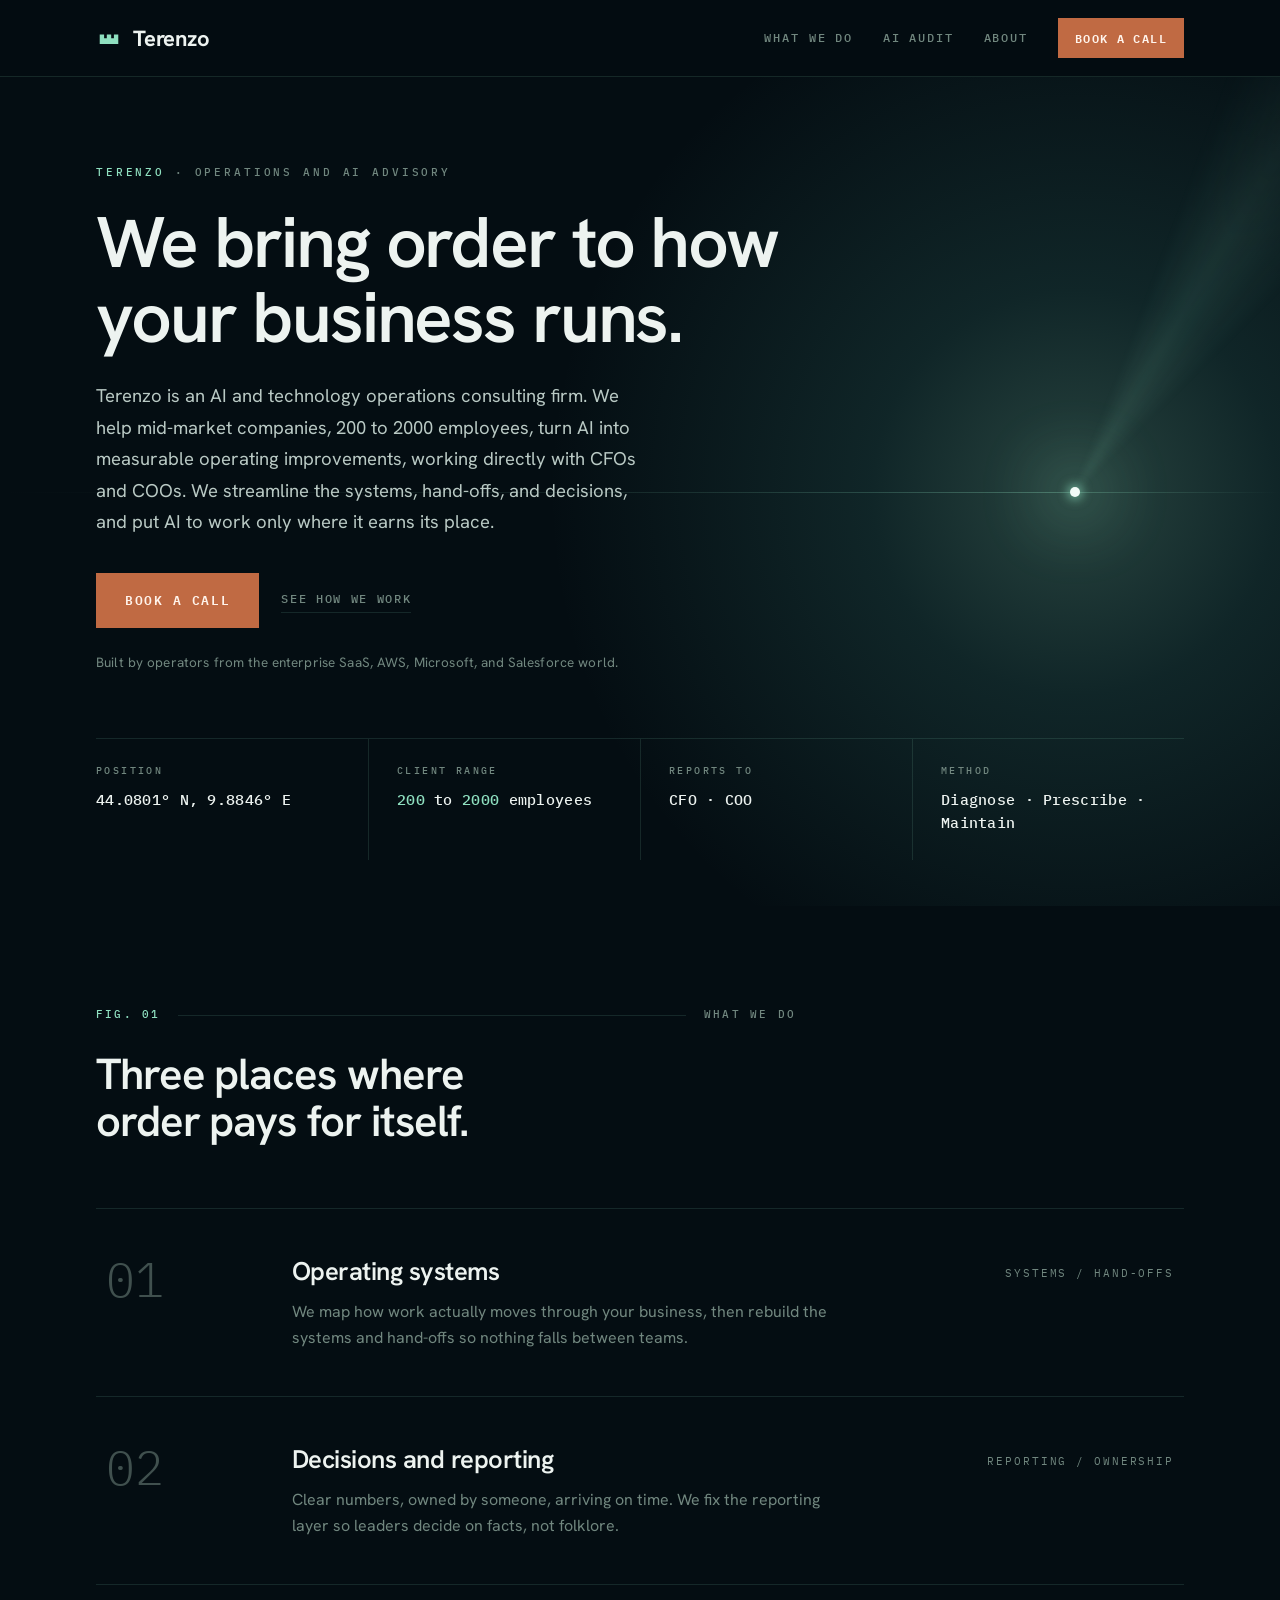
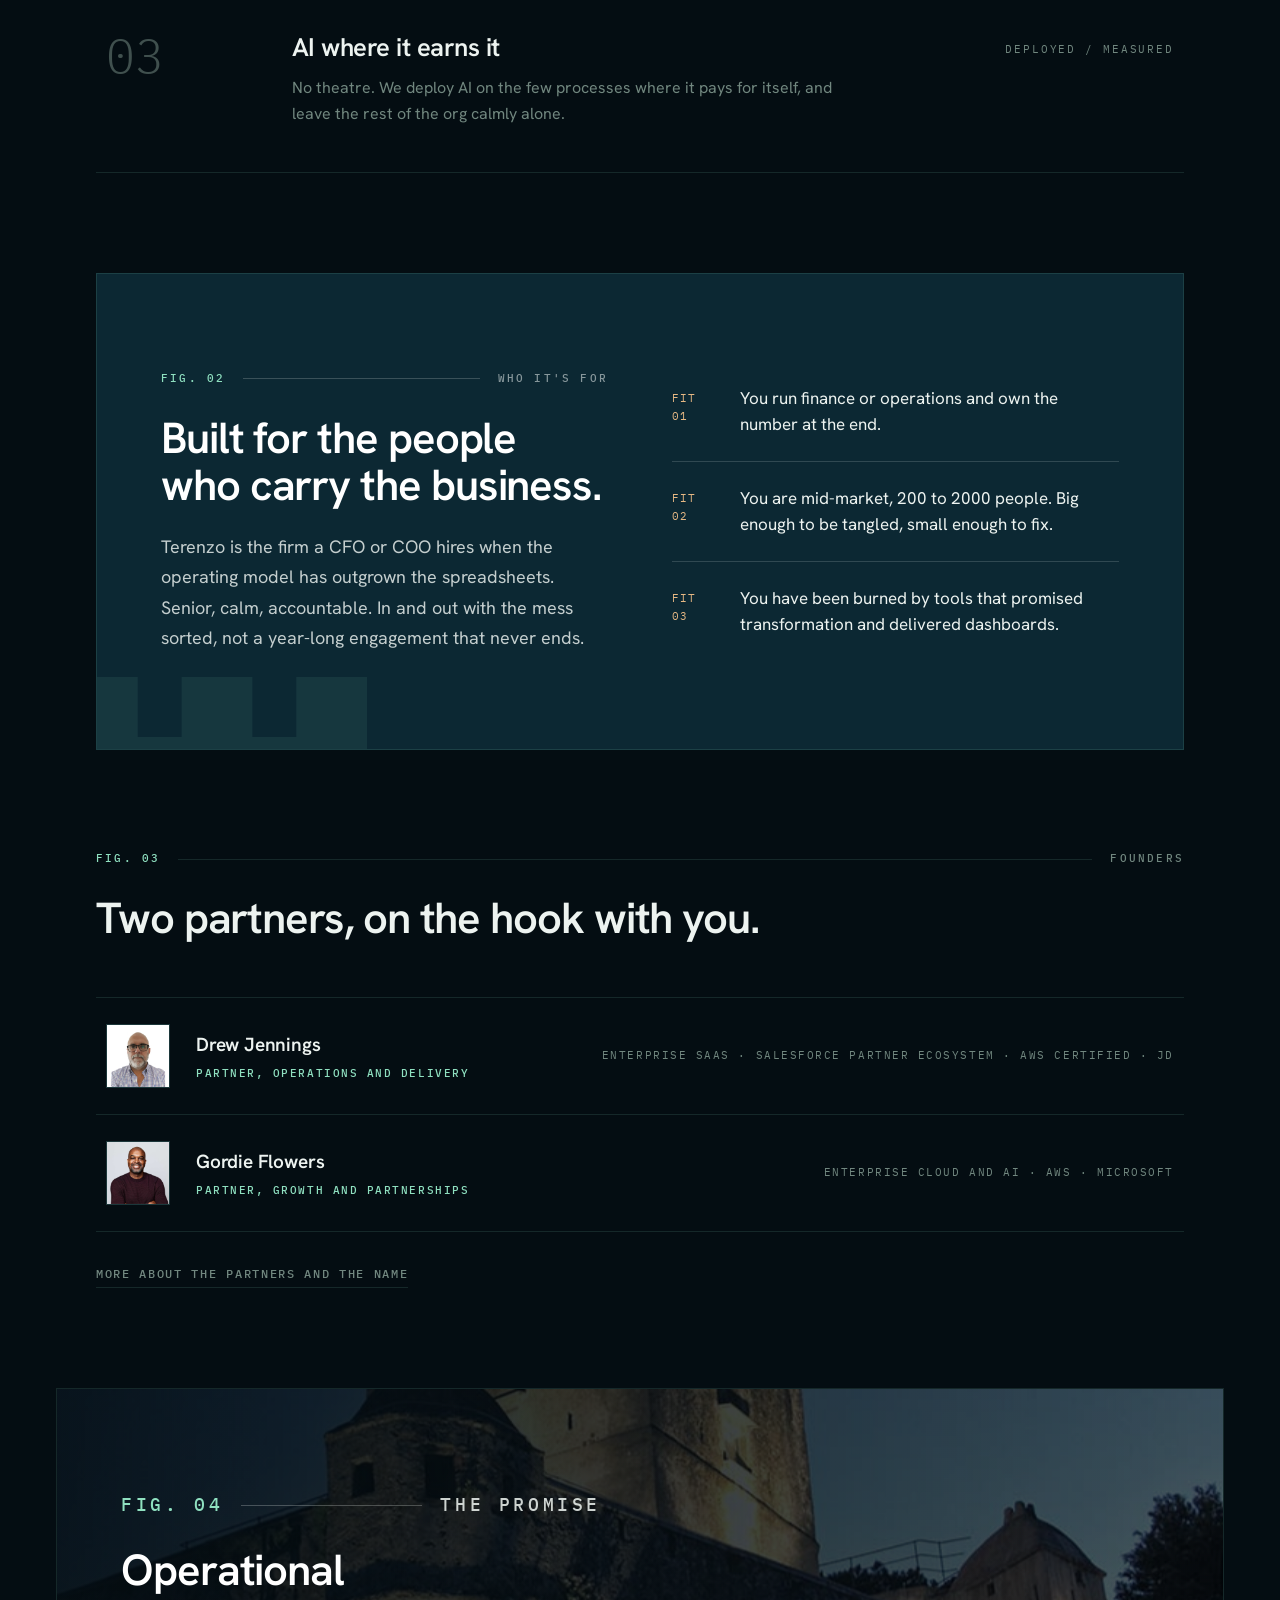
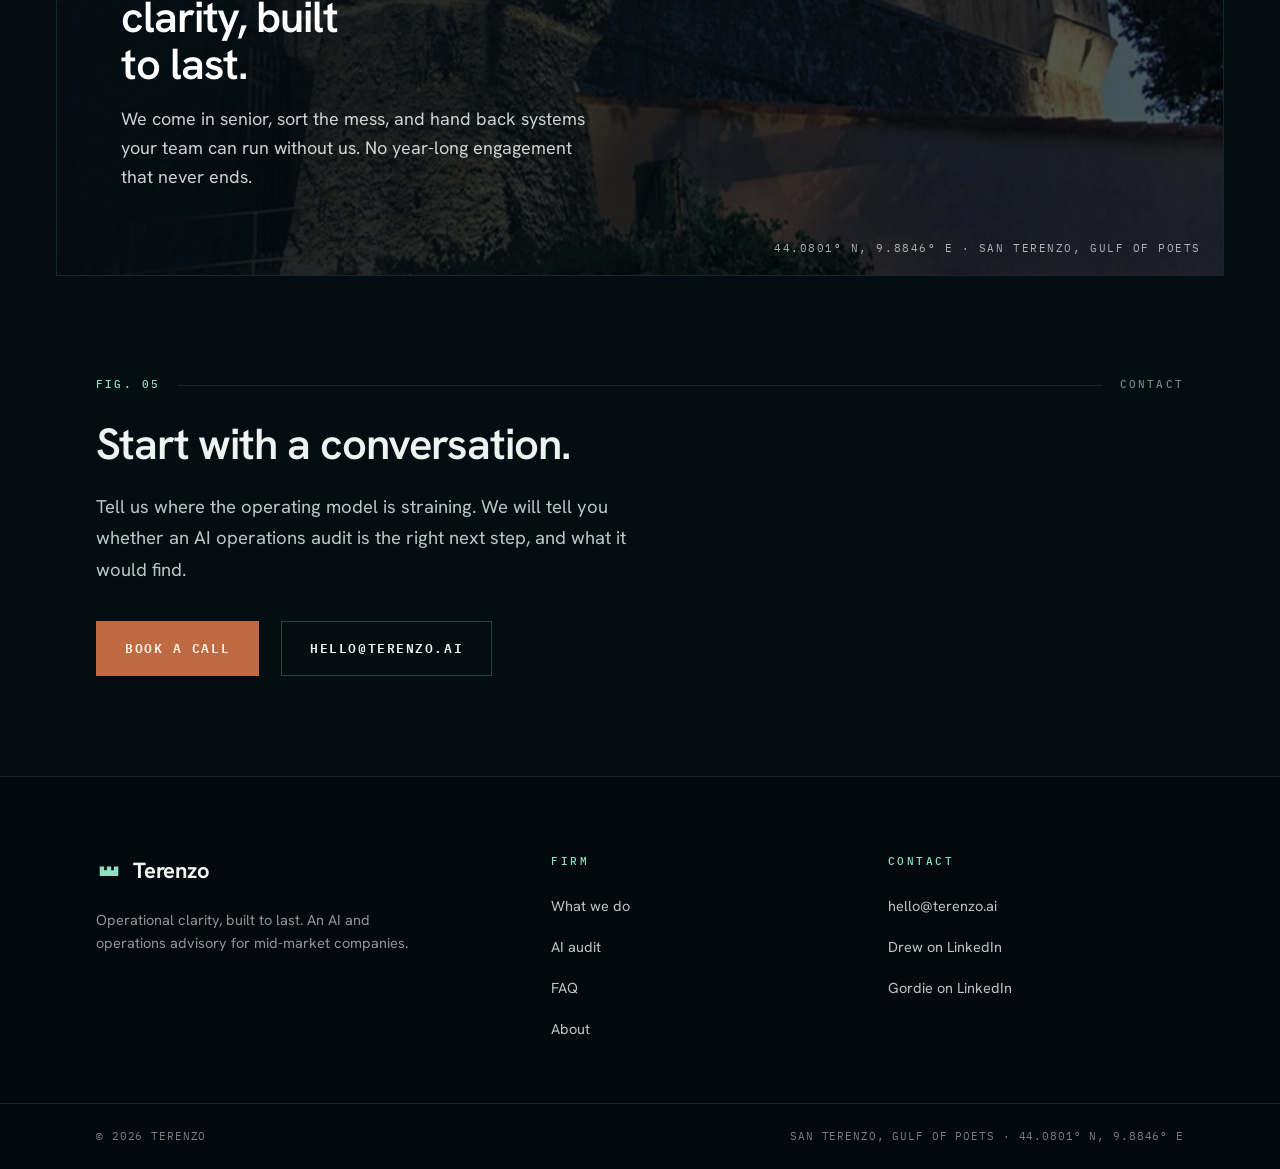
==== public/index.html @ d297cd52 "Hygiene pass: sitemap dates, faster fonts, branded 404 Bump sitemap lastmod to the redesign date. Lo" ====
<!DOCTYPE html>
<html lang="en">
<head>
<meta charset="UTF-8" />
<meta name="viewport" content="width=device-width, initial-scale=1" />
<title>Terenzo | AI and operations consulting for mid-market companies</title>
<meta name="description" content="Terenzo is an AI and technology operations consulting firm that helps mid-market companies (200 to 2000 employees) turn AI tools into measurable operating improvements, working directly with CFOs and COOs." />
<link rel="canonical" href="https://terenzo.ai/" />
<link rel="icon" type="image/svg+xml" href="assets/terenzo-mark.svg" />
<meta property="og:type" content="website" />
<meta property="og:title" content="Terenzo | AI and operations consulting for mid-market companies" />
<meta property="og:description" content="An AI and operations advisory for mid-market companies. We bring order to how your business runs." />
<meta property="og:url" content="https://terenzo.ai/" />
<meta property="og:image" content="https://terenzo.ai/assets/castello-san-terenzo-best.jpg" />
<link rel="preconnect" href="https://fonts.googleapis.com" />
<link rel="preconnect" href="https://fonts.gstatic.com" crossorigin />
<link rel="stylesheet" href="https://fonts.googleapis.com/css2?family=Hanken+Grotesk:wght@400;500;600;700&family=IBM+Plex+Mono:wght@400;500;600&display=swap" />
<link rel="stylesheet" href="styles.css" />
<script type="application/ld+json">
{
  "@context": "https://schema.org",
  "@type": "ProfessionalService",
  "name": "Terenzo",
  "url": "https://terenzo.ai",
  "description": "Terenzo is an AI and technology operations consulting firm that helps mid-market companies (200 to 2000 employees) turn AI tools into measurable operating improvements, working directly with CFOs and COOs.",
  "areaServed": { "@type": "Country", "name": "United States" },
  "founder": [
    { "@type": "Person", "name": "Drew Jennings", "sameAs": ["https://www.linkedin.com/in/drewje/"] },
    { "@type": "Person", "name": "Gordie Flowers", "sameAs": ["https://www.linkedin.com/in/gordieflowers/"] }
  ],
  "sameAs": ["https://www.linkedin.com/company/terenzo-ai/"],
  "serviceType": ["AI operations consulting", "AI audit", "Operations advisory"],
  "knowsAbout": ["AI operations", "operations consulting", "AI audit", "mid-market operations", "CFO", "COO"]
}
</script>
<script src="site.js" defer></script>
</head>
<body>

<header class="nav">
  <div class="wrap">
    <a class="brand" href="#top" aria-label="Terenzo home">
      <svg class="mark" viewBox="0 0 70 44" fill="currentColor" aria-hidden="true"><path d="M10 38 L10 12 L21.79 12 L21.79 22 L29.10 22 L29.10 12 L40.90 12 L40.90 22 L48.21 22 L48.21 12 L60 12 L60 38 Z"></path></svg>
      <span class="wordmark">Terenzo</span>
    </a>
    <nav>
      <a href="#what">What we do</a>
      <a href="ai-audit.html">AI audit</a>
      <a href="about.html">About</a>
      <a class="btn btn-primary btn-sm" href="#contact">Book a call</a>
    </nav>
  </div>
  <span class="nav-progress" aria-hidden="true"></span>
</header>

<main>
  <!-- Hero: one light in the dark -->
  <section id="top" class="hero">
    <div class="beacon" aria-hidden="true">
      <div class="horizon"></div>
      <div class="lamp">
        <div class="glow"></div>
        <div class="sweep"></div>
        <div class="core"></div>
      </div>
    </div>
    <div class="content wrap">
      <p class="kicker reveal"><b>Terenzo</b> &middot; Operations and AI advisory</p>
      <h1 class="reveal d1">We bring order to how your business runs.</h1>
      <p class="lead reveal d2">Terenzo is an AI and technology operations consulting firm. We help
        mid-market companies, 200 to 2000 employees, turn AI into measurable operating
        improvements, working directly with CFOs and COOs. We streamline the systems,
        hand-offs, and decisions, and put AI to work only where it earns its place.</p>
      <div class="actions reveal d3">
        <a class="btn btn-primary" href="#contact">Book a call</a>
        <a class="link-quiet" href="#what">See how we work</a>
      </div>
      <p class="cred reveal d3">Built by operators from the enterprise SaaS, AWS, Microsoft, and Salesforce world.</p>
      <div class="readout reveal d3" role="presentation">
        <div><span class="k">Position</span><span class="v">44.0801&deg; N, 9.8846&deg; E</span></div>
        <div><span class="k">Client range</span><span class="v"><span class="count">200</span> to <span class="count">2000</span> employees</span></div>
        <div><span class="k">Reports to</span><span class="v">CFO &middot; COO</span></div>
        <div><span class="k">Method</span><span class="v">Diagnose &middot; Prescribe &middot; Maintain</span></div>
      </div>
    </div>
  </section>

  <!-- What we do: the ledger -->
  <section id="what">
    <div class="wrap">
      <div class="section-head">
        <p class="station reveal"><span class="no">Fig. 01</span><span class="rule"></span>What we do</p>
        <h2 class="reveal d1">Three places where order pays for itself.</h2>
      </div>
      <ol class="ledger">
        <li class="reveal">
          <span class="ix" aria-hidden="true">01</span>
          <div>
            <h3>Operating systems</h3>
            <p>We map how work actually moves through your business, then rebuild the systems
              and hand-offs so nothing falls between teams.</p>
          </div>
          <span class="coord tag" aria-hidden="true">Systems / Hand-offs</span>
        </li>
        <li class="reveal d1">
          <span class="ix" aria-hidden="true">02</span>
          <div>
            <h3>Decisions and reporting</h3>
            <p>Clear numbers, owned by someone, arriving on time. We fix the reporting layer so
              leaders decide on facts, not folklore.</p>
          </div>
          <span class="coord tag" aria-hidden="true">Reporting / Ownership</span>
        </li>
        <li class="reveal d2">
          <span class="ix" aria-hidden="true">03</span>
          <div>
            <h3>AI where it earns it</h3>
            <p>No theatre. We deploy AI on the few processes where it pays for itself, and leave
              the rest of the org calmly alone.</p>
          </div>
          <span class="coord tag" aria-hidden="true">Deployed / Measured</span>
        </li>
      </ol>
    </div>
  </section>

  <!-- Who it's for: the chart panel -->
  <section id="who" class="panel-dark">
    <div class="wrap">
      <div class="inner reveal">
        <svg class="watermark" viewBox="0 0 70 44" fill="currentColor" aria-hidden="true"><path d="M10 38 L10 12 L21.79 12 L21.79 22 L29.10 22 L29.10 12 L40.90 12 L40.90 22 L48.21 22 L48.21 12 L60 12 L60 38 Z"></path></svg>
        <div>
          <p class="station"><span class="no">Fig. 02</span><span class="rule"></span>Who it's for</p>
          <h2>Built for the people who carry the business.</h2>
          <p class="lead">Terenzo is the firm a CFO or COO hires when the operating model has
            outgrown the spreadsheets. Senior, calm, accountable. In and out with the mess
            sorted, not a year-long engagement that never ends.</p>
        </div>
        <ul class="fits">
          <li><span class="n">FIT 01</span><span class="t">You run finance or operations and own the number at the end.</span></li>
          <li><span class="n">FIT 02</span><span class="t">You are mid-market, 200 to 2000 people. Big enough to be tangled, small enough to fix.</span></li>
          <li><span class="n">FIT 03</span><span class="t">You have been burned by tools that promised transformation and delivered dashboards.</span></li>
        </ul>
      </div>
    </div>
  </section>

  <!-- Founders: compressed roster; full bios live on the About page -->
  <section id="founders">
    <div class="wrap">
      <p class="station reveal"><span class="no">Fig. 03</span><span class="rule"></span>Founders</p>
      <h2 class="reveal d1">Two partners, on the hook with you.</h2>
      <ul class="founders">
        <li class="reveal">
          <img class="avatar" src="assets/drew-jennings.jpg" width="64" height="64" alt="Drew Jennings" />
          <div>
            <p class="name">Drew Jennings</p>
            <p class="role">Partner, operations and delivery</p>
          </div>
          <p class="coord creds">Enterprise SaaS &middot; Salesforce partner ecosystem &middot; AWS certified &middot; JD</p>
        </li>
        <li class="reveal d1">
          <img class="avatar" src="assets/gordie-flowers.jpg" width="64" height="64" alt="Gordie Flowers" />
          <div>
            <p class="name">Gordie Flowers</p>
            <p class="role">Partner, growth and partnerships</p>
          </div>
          <p class="coord creds">Enterprise cloud and AI &middot; AWS &middot; Microsoft</p>
        </li>
      </ul>
      <a class="link-quiet founders-more reveal d2" href="about.html">More about the partners and the name</a>
    </div>
  </section>

  <!-- Photo band: the promise over the San Terenzo castello -->
  <section class="photo-band reveal">
    <img src="assets/castello-san-terenzo-best.jpg" data-parallax alt="The San Terenzo castello at dusk on the Ligurian coast" />
    <div class="overlay" aria-hidden="true"></div>
    <div class="content">
      <p class="station"><span class="no">Fig. 04</span><span class="rule"></span>The promise</p>
      <h2>Operational clarity, built to last.</h2>
      <p>We come in senior, sort the mess, and hand back systems your team can run without
        us. No year-long engagement that never ends.</p>
    </div>
    <p class="coord caption" aria-hidden="true">44.0801&deg; N, 9.8846&deg; E &middot; San Terenzo, Gulf of Poets</p>
  </section>

  <!-- Contact -->
  <section id="contact">
    <div class="wrap">
      <div class="contact-inner">
        <p class="station reveal"><span class="no">Fig. 05</span><span class="rule"></span>Contact</p>
        <h2 class="reveal d1">Start with a conversation.</h2>
        <p class="lead reveal d2">Tell us where the operating model is straining. We will tell you whether
          an AI operations audit is the right next step, and what it would find.</p>
        <div class="actions reveal d3">
          <a class="btn btn-primary" href="mailto:hello@terenzo.ai">Book a call</a>
          <a class="btn btn-secondary" href="mailto:hello@terenzo.ai">hello@terenzo.ai</a>
        </div>
      </div>
    </div>
  </section>
</main>

<footer class="foot">
  <div class="wrap top">
    <div>
      <a class="brand" href="#top" aria-label="Terenzo home" style="color:var(--paper-100)">
        <svg class="mark" viewBox="0 0 70 44" fill="currentColor" aria-hidden="true" style="color:var(--brand-accent)"><path d="M10 38 L10 12 L21.79 12 L21.79 22 L29.10 22 L29.10 12 L40.90 12 L40.90 22 L48.21 22 L48.21 12 L60 12 L60 38 Z"></path></svg>
        <span class="wordmark">Terenzo</span>
      </a>
      <p class="blurb">Operational clarity, built to last. An AI and operations advisory for
        mid-market companies.</p>
    </div>
    <div>
      <h4>Firm</h4>
      <ul>
        <li><a href="#what">What we do</a></li>
        <li><a href="ai-audit.html">AI audit</a></li>
        <li><a href="faq.html">FAQ</a></li>
        <li><a href="about.html">About</a></li>
      </ul>
    </div>
    <div>
      <h4>Contact</h4>
      <ul>
        <li><a href="mailto:hello@terenzo.ai">hello@terenzo.ai</a></li>
        <li><a href="https://www.linkedin.com/in/drewje/" target="_blank" rel="noopener">Drew on LinkedIn</a></li>
        <li><a href="https://www.linkedin.com/in/gordieflowers/" target="_blank" rel="noopener">Gordie on LinkedIn</a></li>
      </ul>
    </div>
  </div>
  <div class="legal">
    <div class="wrap">
      <span>&copy; 2026 Terenzo</span>
      <span>San Terenzo, Gulf of Poets &middot; 44.0801&deg; N, 9.8846&deg; E</span>
    </div>
  </div>
</footer>

</body>
</html>
---- public/styles.css ----
/* Terenzo site styles: "Harbor Light".
   One light in the dark: a soft harbor beacon on a hairline horizon, monospace
   instrument annotations, quiet hairline structure, terracotta as the single warm
   accent. Single theme: the harbor at night.
   Tokens mirrored from brand/design-system so the deployed site is self-contained. */
/* Fonts load via <link> tags in each page head (faster than @import: no CSS chain). */

/* ---------- Tokens ---------- */
:root {
  --teal-900:#083B51; --teal-700:#0B4F6C; --sea-500:#4EA699; --glass-300:#8FE0C0;
  --ink-900:#101D22; --stone-500:#9DB7B0; --stone-700:#5F736E;
  --terracotta-600:#A1542F; --terracotta-500:#C06A43; --ochre-300:#E6B884;
  --paper-100:#F4F6F1; --paper-200:#EBEEE7; --white:#FFFFFF; --surface-warm:#F6E7D9;

  --brand-primary:var(--teal-700); --brand-primary-deep:var(--teal-900);
  --brand-secondary:var(--sea-500); --brand-accent:var(--glass-300);
  --text-strong:#EDF3F0; --text-body:#B9C9C4; --text-muted:#71877F;
  --text-on-dark:#EDF3F0;
  --surface-page:#040D12; --surface-sunken:#0A1E27; --surface-card:#0D2530;
  --surface-warm:#22150D; --surface-inverse:#0C2833;
  --border-subtle:rgba(143,224,192,0.13); --border-strong:rgba(143,224,192,0.26);
  --link:var(--glass-300);
  --nav-bg:rgba(4,13,18,0.88);
  color-scheme:dark;

  /* Instrument layer */
  --ann:#71877F;                    /* annotation ink: mono labels, captions */
  --ann-accent:var(--glass-300);    /* annotation accent: indices, readout values */
  --warm:var(--terracotta-500);     /* the one warm accent (CTA, pricing, origin) */
  --warm-hover:var(--terracotta-600);
  --beacon-a:rgba(143,224,192,0.26); --beacon-b:rgba(78,166,153,0.16);
  --horizon:rgba(143,224,192,0.30);
  --beam:rgba(143,224,192,0.10);
  --core-fill:#F2FBF7;
  --core-halo:rgba(143,224,192,0.55); --core-halo-wide:rgba(143,224,192,0.20);

  --font-sans:"Hanken Grotesk",ui-sans-serif,system-ui,-apple-system,"Segoe UI",sans-serif;
  --font-mono:"IBM Plex Mono",ui-monospace,"SFMono-Regular",Menlo,Consolas,monospace;
  --container:1200px; --gutter:56px;
}

/* ---------- Base ---------- */
* { box-sizing:border-box; }
html { scroll-behavior:smooth; }
body {
  margin:0; background:var(--surface-page); color:var(--text-body);
  font-family:var(--font-sans); font-size:17px; line-height:1.6;
  -webkit-font-smoothing:antialiased;
}
::selection { background:var(--glass-300); color:var(--ink-900); }
:focus-visible { outline:2px solid var(--ann-accent); outline-offset:3px; }

.wrap { max-width:var(--container); margin:0 auto; padding-left:var(--gutter); padding-right:var(--gutter); }

/* ---------- Type ---------- */
h1,h2,h3 { font-family:var(--font-sans); font-weight:600; color:var(--text-strong); margin:0; }
h1 { font-size:clamp(2.9rem,5.6vw,5rem); line-height:1.04; letter-spacing:-0.03em; text-wrap:balance; }
h2 { font-size:clamp(1.9rem,3.4vw,2.8rem); line-height:1.08; letter-spacing:-0.025em; text-wrap:balance; }
h3 { font-size:1.3rem; line-height:1.25; letter-spacing:-0.015em; }
p { margin:0; }
a { color:var(--link); text-underline-offset:2px; }
.hl { color:var(--glass-300); }
.mono { font-family:var(--font-mono); }
.lead { font-size:18.5px; line-height:1.7; color:var(--text-body); }

/* ---------- Annotation layer ---------- */
/* Station line: `FIG. 01 ——————— WHAT WE DO`. The rule draws in on reveal. */
.station { display:flex; align-items:center; gap:18px;
  font-family:var(--font-mono); font-size:11px; font-weight:500;
  letter-spacing:0.2em; text-transform:uppercase; color:var(--ann); }
.station .no { color:var(--ann-accent); }
.station .rule { flex:1; height:1px; background:var(--border-subtle); transform-origin:left center; }
.station + h1, .station + h2, .station + h3 { margin-top:26px; }

.coord { font-family:var(--font-mono); font-size:11px; letter-spacing:0.14em;
  text-transform:uppercase; color:var(--ann); }

/* ---------- Buttons ---------- */
.btn { display:inline-block; font-family:var(--font-mono); font-size:13px; font-weight:600;
  letter-spacing:0.12em; text-transform:uppercase; text-decoration:none;
  padding:16px 28px; border:1px solid transparent;
  transition:background 160ms ease,color 160ms ease,border-color 160ms ease; cursor:pointer; }
.btn-primary { background:var(--warm); color:#FFF4EC; }
.btn-primary:hover { background:var(--warm-hover); color:#FFF4EC; }
.btn-secondary { background:transparent; color:var(--text-strong); border-color:var(--border-strong); }
.btn-secondary:hover { border-color:var(--ann-accent); color:var(--ann-accent); }
.btn-sm { padding:10px 16px; font-size:11.5px; }

/* ---------- Nav ---------- */
.nav { position:sticky; top:0; z-index:20; background:var(--nav-bg);
  backdrop-filter:blur(8px); -webkit-backdrop-filter:blur(8px);
  border-bottom:1px solid var(--border-subtle); }
.nav .wrap { display:flex; align-items:center; justify-content:space-between; padding-top:18px; padding-bottom:18px; }
.brand { display:inline-flex; align-items:center; gap:11px; text-decoration:none; color:var(--text-strong); }
.brand .mark { width:26px; height:auto; color:var(--glass-300); }
.brand .wordmark { font-weight:700; font-size:22px; letter-spacing:-0.01em; }
.nav nav { display:flex; align-items:center; gap:30px; }
.nav nav a:not(.btn) { font-family:var(--font-mono); font-size:11.5px; font-weight:500;
  letter-spacing:0.16em; text-transform:uppercase; color:var(--text-muted); text-decoration:none; }
.nav nav a:not(.btn):hover { color:var(--text-strong); }
/* Instrument line: 2px scroll-progress rule along the bottom edge of the nav. */
.nav-progress { position:absolute; left:0; bottom:-1px; height:2px; width:100%;
  background:var(--ann-accent); transform:scaleX(0); transform-origin:left center; }

/* ---------- Motion system ----------
   JS stamps .js on <html>. Without JS everything is fully visible; with JS and motion
   allowed, .reveal elements hide until the observer stamps .in. */
@media (prefers-reduced-motion: no-preference) {
  .js .reveal { opacity:0; transform:translateY(18px);
    transition:opacity 800ms cubic-bezier(0.22,1,0.36,1),transform 800ms cubic-bezier(0.22,1,0.36,1); }
  .js .reveal.in { opacity:1; transform:none; }
  .js .reveal.d1 { transition-delay:100ms; } .js .reveal.d2 { transition-delay:200ms; }
  .js .reveal.d3 { transition-delay:300ms; }
  .js .station .rule { transform:scaleX(0); transition:transform 1000ms cubic-bezier(0.22,1,0.36,1) 150ms; }
  .js .station.reveal.in .rule, .js .reveal.in .station .rule { transform:scaleX(1); }

  .beacon .glow { animation:breathe 9s ease-in-out infinite; }
  .beacon .sweep { animation:sweep 14s linear infinite; }
}
@keyframes breathe { 0%,100% { opacity:0.85; } 50% { opacity:1; } }
@keyframes sweep { from { transform:rotate(0deg); } to { transform:rotate(360deg); } }

/* ---------- Sections ---------- */
section { padding-top:100px; padding-bottom:100px; }
.section-head { max-width:700px; }

/* ---------- Hero: one light in the dark ---------- */
.hero { position:relative; min-height:calc(100vh - 71px); display:flex; flex-direction:column;
  justify-content:center; overflow:hidden; padding-top:0; padding-bottom:0; }
/* The harbor beacon. Everything (glow, rotating beams, lamp core) hangs off one
   zero-size anchor, .lamp, so all layers share an exact center and the sweep
   rotates around the bright point. Present in both themes: white lamp at night,
   dark harbor marker with a sea-glass glint by day. */
.beacon { position:absolute; inset:0; pointer-events:none; }
.beacon .lamp { position:absolute; right:16%; top:50%; width:0; height:0; }
.beacon .glow { position:absolute; width:1200px; height:1200px; left:-600px; top:-600px;
  border-radius:50%;
  background:radial-gradient(circle at center,
    var(--beacon-a) 0%, var(--beacon-b) 24%, transparent 62%); }
/* One beam, crisp direction, fading with distance from the lamp. */
.beacon .sweep { position:absolute; width:1400px; height:1400px; left:-700px; top:-700px;
  border-radius:50%; filter:blur(3px);
  background:conic-gradient(from 20deg,
    transparent 0deg, var(--beam) 11deg, transparent 26deg, transparent 360deg);
  -webkit-mask-image:radial-gradient(circle, rgba(0,0,0,1) 0%, rgba(0,0,0,0.9) 30%, transparent 72%);
  mask-image:radial-gradient(circle, rgba(0,0,0,1) 0%, rgba(0,0,0,0.9) 30%, transparent 72%); }
.beacon .core { position:absolute; width:10px; height:10px; left:-5px; top:-5px;
  border-radius:50%; background:var(--core-fill);
  box-shadow:0 0 10px 3px var(--core-halo), 0 0 70px 26px var(--core-halo-wide); }
.beacon .horizon { position:absolute; left:0; right:0; top:50%; height:1px;
  background:linear-gradient(90deg, transparent 0%, var(--border-subtle) 55%, var(--horizon) 82%, transparent 100%); }

.hero .content { position:relative; z-index:1; width:100%; padding-top:56px; padding-bottom:16px; }
.kicker { font-family:var(--font-mono); font-size:11px; font-weight:500; letter-spacing:0.26em;
  text-transform:uppercase; color:var(--ann); }
.kicker b { color:var(--ann-accent); font-weight:500; }
.hero h1 { margin-top:24px; max-width:15em; }
.hero .lead { margin-top:26px; max-width:34rem; }
.hero .actions { display:flex; align-items:center; gap:22px; margin-top:36px; flex-wrap:wrap; }
.link-quiet { font-family:var(--font-mono); font-size:12px; font-weight:500; letter-spacing:0.14em;
  text-transform:uppercase; color:var(--text-muted); text-decoration:none;
  border-bottom:1px solid var(--border-subtle); padding-bottom:4px; }
.link-quiet:hover { color:var(--ann-accent); border-color:var(--ann-accent); }
.hero .cred { margin-top:24px; font-size:13.5px; color:var(--text-muted); letter-spacing:0.01em; }

/* ---------- Readout: the spec sheet ---------- */
.readout { position:relative; z-index:1; border-top:1px solid var(--border-subtle);
  display:grid; grid-template-columns:repeat(4,1fr); }
.hero .readout { margin-top:64px; }
.readout > div { padding:24px 28px 26px 0; }
.readout > div + div { padding-left:28px; border-left:1px solid var(--border-subtle); }
.readout .k { display:block; font-family:var(--font-mono); font-size:10px; font-weight:500;
  letter-spacing:0.24em; text-transform:uppercase; color:var(--ann); margin-bottom:9px; }
.readout .v { display:block; font-family:var(--font-mono); font-size:14.5px; font-weight:500;
  letter-spacing:0.02em; color:var(--text-strong); }
.readout .v .count, .readout .v em { font-style:normal; color:var(--ann-accent); }

/* ---------- Ledger (what we do) ---------- */
.ledger { list-style:none; padding:0; margin:64px 0 0; border-top:1px solid var(--border-subtle); }
.ledger li { position:relative; display:grid; grid-template-columns:150px 1fr 220px; gap:36px;
  align-items:start; padding:46px 10px; border-bottom:1px solid var(--border-subtle);
  transition:background 180ms ease; }
.ledger li:hover { background:var(--surface-sunken); }
.ledger .ix { font-family:var(--font-mono); font-size:3rem; font-weight:300; line-height:1;
  color:var(--ann); opacity:0.55; transition:color 180ms ease,opacity 180ms ease; }
.ledger li:hover .ix { color:var(--ann-accent); opacity:1; }
.ledger h3 { font-size:1.6rem; letter-spacing:-0.02em; }
.ledger p { margin-top:12px; max-width:34rem; font-size:16px; color:var(--text-muted); }
.ledger .tag { justify-self:end; text-align:right; padding-top:10px; letter-spacing:0.18em; font-size:10.5px; }

/* ---------- Marine panel (who it's for) ---------- */
.panel-dark { padding-top:0; padding-bottom:0; }
.panel-dark .inner { position:relative; overflow:hidden; display:grid; grid-template-columns:1fr 1fr;
  gap:64px; align-items:center; padding:88px 64px;
  background:var(--surface-inverse); border:1px solid var(--border-subtle);
  color:var(--text-on-dark); }
.panel-dark .watermark { position:absolute; bottom:-120px; left:-90px; width:420px; height:auto;
  color:rgba(143,224,192,0.08); pointer-events:none; }
.panel-dark .station { color:rgba(237,243,240,0.55); }
.panel-dark .station .no { color:var(--glass-300); }
.panel-dark .station .rule { background:rgba(237,243,240,0.2); }
.panel-dark h2 { color:#fff; }
.panel-dark .lead { margin-top:24px; max-width:28rem; font-size:18px; color:rgba(237,243,240,0.82); }
.fits { position:relative; list-style:none; margin:0; padding:0; }
.fits li { display:flex; gap:22px; padding:24px 0; border-top:1px solid rgba(237,243,240,0.16); }
.fits li:first-child { border-top:none; }
.fits .n { font-family:var(--font-mono); font-size:11px; color:var(--ochre-300); min-width:46px;
  padding-top:4px; letter-spacing:0.1em; }
.fits .t { font-size:17px; line-height:1.5; }

/* ---------- Founders roster (homepage): compressed rows, full bios on About ---------- */
.founders { list-style:none; margin:56px 0 0; padding:0; border-top:1px solid var(--border-subtle); }
.founders li { display:grid; grid-template-columns:64px 1fr auto; gap:26px; align-items:center;
  padding:26px 10px; border-bottom:1px solid var(--border-subtle); }
.founders .avatar { width:64px; height:64px; }
.founders .name { font-weight:600; font-size:19px; color:var(--text-strong); letter-spacing:-0.01em; }
.founders .role { font-family:var(--font-mono); font-weight:500; font-size:11px; letter-spacing:0.14em;
  text-transform:uppercase; color:var(--ann-accent); margin-top:5px; }
.founders .creds { justify-self:end; text-align:right; }
.founders-more { display:inline-block; margin-top:32px; }

/* ---------- Founders (About page cards) ---------- */
.people { display:grid; grid-template-columns:1fr 1fr; gap:24px; margin-top:56px; }
.person { background:var(--surface-card); border:1px solid var(--border-subtle);
  padding:34px; display:flex; gap:22px; align-items:flex-start; }
.avatar { width:76px; height:76px; background:var(--surface-sunken);
  border:1px solid var(--border-subtle); flex-shrink:0;
  object-fit:cover; object-position:top center; filter:saturate(0.94); }
.person .name { font-weight:600; font-size:20px; color:var(--text-strong); letter-spacing:-0.01em; }
.person .role { font-family:var(--font-mono); font-weight:500; font-size:11px; letter-spacing:0.14em;
  text-transform:uppercase; color:var(--ann-accent); margin:6px 0 14px; }
.person p { font-size:15.5px; color:var(--text-muted); }
.person .social { display:inline-block; margin-top:16px; font-family:var(--font-mono);
  font-size:12px; font-weight:500; letter-spacing:0.12em; text-transform:uppercase;
  color:var(--text-muted); text-decoration:none; border-bottom:1px solid var(--border-subtle); padding-bottom:3px; }
.person .social:hover { color:var(--ann-accent); border-color:var(--ann-accent); }

/* ---------- Photo band ---------- */
.photo-band { position:relative; min-height:440px; display:flex; align-items:center; overflow:hidden;
  width:calc(100% - 2 * var(--gutter)); max-width:var(--container);
  margin:0 auto; padding:0; border:1px solid var(--border-subtle); }
.photo-band img { position:absolute; inset:-12% 0; width:100%; height:124%; object-fit:cover;
  object-position:center 32%; filter:saturate(0.7) brightness(0.52); will-change:transform; }
.photo-band .overlay { position:absolute; inset:0;
  background:linear-gradient(90deg, rgba(4,13,18,0.88), rgba(4,13,18,0.30)); }
.photo-band .content { position:relative; color:#fff; padding:84px 64px; }
.photo-band .station { color:rgba(237,243,240,0.6); }
.photo-band .station .no { color:var(--glass-300); }
.photo-band .station .rule { background:rgba(237,243,240,0.25); }
.photo-band h2 { color:#fff; max-width:22rem; }
.photo-band .content p { margin-top:18px; max-width:30rem; font-size:18px; color:rgba(237,243,240,0.86); }
.photo-band .caption { position:absolute; right:22px; bottom:18px; color:rgba(237,243,240,0.7); }

/* ---------- Contact ---------- */
.contact-inner .lead { margin-top:24px; max-width:34rem; }
.contact-inner .actions { display:flex; gap:22px; margin-top:36px; flex-wrap:wrap; align-items:center; }

/* ---------- Page hero (subpages) ---------- */
.page-hero { padding-top:92px; padding-bottom:24px; }
.page-hero h1 { font-size:clamp(2.3rem,4.6vw,3.6rem); max-width:19em; }
.page-hero .lead { margin-top:26px; max-width:42rem; }
.page-hero .readout { margin-top:64px; }

/* Even vertical rhythm on stacked subpages. */
.even-stack > section { padding-top:48px; padding-bottom:48px; }
.even-stack > section:last-child { padding-bottom:100px; }
.even-stack > .page-hero { padding-top:92px; padding-bottom:48px; }

/* ---------- Feature panels (audit deliverables) ---------- */
.features { display:grid; grid-template-columns:repeat(auto-fit,minmax(15rem,1fr)); gap:24px; margin-top:56px; }
.feature { background:var(--surface-card); border:1px solid var(--border-subtle); padding:32px 30px; }
.feature .num { font-family:var(--font-mono); font-size:12px; color:var(--ann-accent); letter-spacing:0.1em; }
.feature h3 { margin:16px 0 8px; }
.feature p { font-size:15.5px; color:var(--text-muted); }

/* ---------- Survey line (audit process) ---------- */
.steps { list-style:none; counter-reset:step; margin:56px 0 0; padding:0;
  display:grid; gap:0; max-width:46rem; position:relative; }
.steps li { position:relative; padding:0 0 42px 66px; }
.steps li:last-child { padding-bottom:0; }
.steps li h3 { margin-bottom:8px; padding-top:6px; }
.steps li p { color:var(--text-muted); font-size:16px; max-width:38rem; }
.steps li::before { counter-increment:step; content:counter(step,decimal-leading-zero);
  position:absolute; left:0; top:0; font-family:var(--font-mono); font-size:12.5px; font-weight:500;
  color:var(--ann-accent); width:42px; height:42px; border:1px solid var(--border-strong);
  display:flex; align-items:center; justify-content:center; background:var(--surface-page); z-index:1; }
.steps li::after { content:""; position:absolute; left:21px; top:42px; bottom:0; width:1px;
  background:var(--border-subtle); }
.steps li:last-child::after { display:none; }

/* ---------- Warm callout (pricing): the terracotta moment ---------- */
.aside-warm { margin-top:0; background:var(--surface-warm); border:1px solid var(--border-strong);
  padding:38px 42px; max-width:48rem; }
.aside-warm .station, .aside-warm .station .no { color:var(--ochre-300); }
.aside-warm .station .rule { background:rgba(161,84,47,0.3); }
.aside-warm h3 { margin:18px 0 10px; color:var(--ochre-300); }
.aside-warm p { color:var(--text-body); font-size:16.5px; }

/* ---------- FAQ ---------- */
.faq { max-width:50rem; margin-top:56px; counter-reset:qa; border-top:1px solid var(--border-subtle); }
.faq .qa { display:grid; grid-template-columns:70px 1fr; gap:24px;
  padding:32px 0; border-bottom:1px solid var(--border-subtle); }
.faq .qa::before { counter-increment:qa; content:"Q." counter(qa,decimal-leading-zero);
  font-family:var(--font-mono); font-size:12px; color:var(--ann-accent);
  letter-spacing:0.08em; padding-top:6px; }
.faq .qa h3 { margin-bottom:8px; font-size:1.2rem; }
.faq .qa p { color:var(--text-muted); font-size:16.5px; }
.faq .qa p a { color:var(--link); font-weight:600; }
.faq .qa > div { min-width:0; }

/* ---------- Origin block (About) ---------- */
.origin { margin-top:64px; display:grid; grid-template-columns:320px 1fr;
  border:1px solid var(--border-subtle); overflow:hidden; }
.origin .photo { position:relative; }
.origin img { width:100%; height:100%; object-fit:cover; display:block; min-height:220px; filter:saturate(0.9); }
.origin .photo .caption { position:absolute; left:12px; bottom:10px; color:rgba(237,243,240,0.85); }
.origin .note { padding:38px 42px; background:var(--surface-warm); display:flex; flex-direction:column; justify-content:center; gap:12px; }
.origin .note .station, .origin .note .station .no { color:var(--ochre-300); }
.origin .note .station .rule { background:rgba(161,84,47,0.3); }
.origin .note p { font-size:16.5px; color:var(--text-body); max-width:38rem; }

/* ---------- Footer: the chart legend ---------- */
.foot { background:#020A0E; color:var(--text-on-dark); border-top:1px solid var(--border-subtle); }
.foot .top { display:grid; grid-template-columns:1.4fr 1fr 1fr; gap:40px; padding-top:76px; padding-bottom:60px; }
.foot .blurb { margin-top:20px; max-width:20rem; font-size:14.5px; line-height:1.6; color:rgba(237,243,240,0.6); }
.foot h4 { font-family:var(--font-mono); font-weight:500; font-size:10.5px; letter-spacing:0.24em;
  text-transform:uppercase; color:var(--glass-300); margin:0 0 22px; }
.foot ul { list-style:none; margin:0; padding:0; display:flex; flex-direction:column; gap:14px; }
.foot ul a, .foot ul span { font-size:14.5px; color:rgba(237,243,240,0.8); text-decoration:none; }
.foot ul a:hover { color:var(--white); }
.foot .legal { border-top:1px solid rgba(237,243,240,0.12); }
.foot .legal .wrap { display:flex; justify-content:space-between; padding-top:24px; padding-bottom:24px;
  font-family:var(--font-mono); font-size:11px; letter-spacing:0.08em; text-transform:uppercase;
  color:rgba(237,243,240,0.5); }
.updated { font-size:13px; color:var(--text-muted); }

/* ---------- Responsive ---------- */
@media (max-width:900px) {
  :root { --gutter:24px; }
  section { padding-top:64px; padding-bottom:64px; }
  .hero { min-height:0; }
  .hero .content { padding-top:72px; }
  .hero .readout { margin-top:64px; }
  .beacon .lamp { right:4%; transform:scale(0.6); }
  .readout { grid-template-columns:1fr 1fr; }
  .readout > div { padding:16px 16px 16px 0; }
  .readout > div + div { padding-left:0; border-left:none; }
  .readout > div:nth-child(even) { padding-left:16px; border-left:1px solid var(--border-subtle); }
  .readout > div:nth-child(n+3) { border-top:1px solid var(--border-subtle); }
  .ledger li { grid-template-columns:64px 1fr; gap:20px; padding:34px 4px; }
  .ledger .ix { font-size:1.7rem; }
  .ledger .tag { display:none; }
  .panel-dark .inner { grid-template-columns:1fr; padding:48px 28px; gap:40px; }
  .people, .foot .top { grid-template-columns:1fr; }
  .founders li { grid-template-columns:64px 1fr; }
  .founders .creds { grid-column:2; justify-self:start; text-align:left; }
  .photo-band .content { padding:56px 28px; }
  .origin { grid-template-columns:1fr; }
  .origin .note { padding:28px 24px; }
  .faq .qa { grid-template-columns:1fr; gap:8px; }
  .nav nav { gap:18px; }
}
@media (max-width:560px) {
  .nav .wrap { flex-direction:column; align-items:flex-start; gap:10px; }
  .nav nav { flex-wrap:wrap; }
  .foot .legal .wrap { flex-direction:column; gap:8px; }
  .aside-warm { padding:28px 22px; }
  .steps li { padding-left:58px; }
  .hero .readout { grid-template-columns:1fr; }
  .hero .readout > div { border-left:none; padding-left:0; }
}

/* Legacy eyebrow (kept for any straggler) */
.eyebrow { font-weight:600; font-size:12px; letter-spacing:0.22em; text-transform:uppercase; color:var(--brand-secondary); }
.eyebrow + h1, .eyebrow + h2, .eyebrow + h3 { margin-top:16px; }
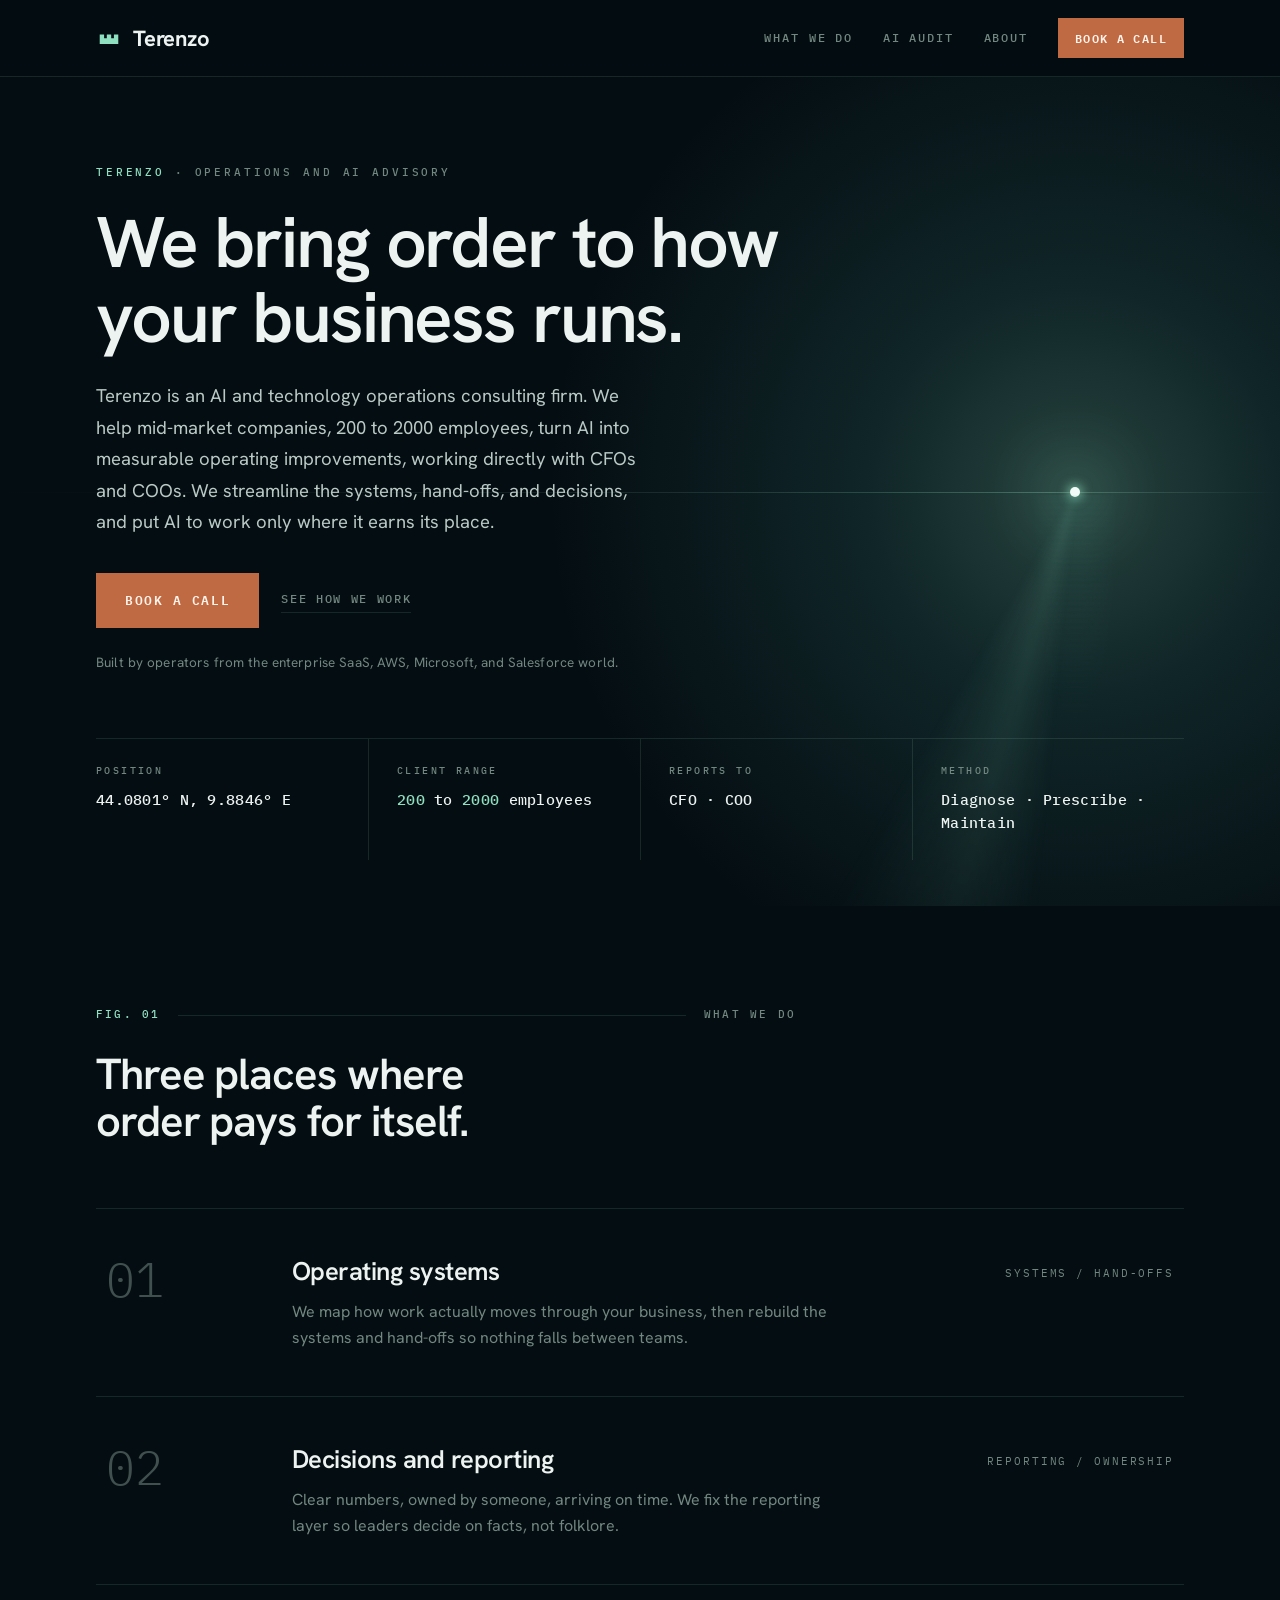
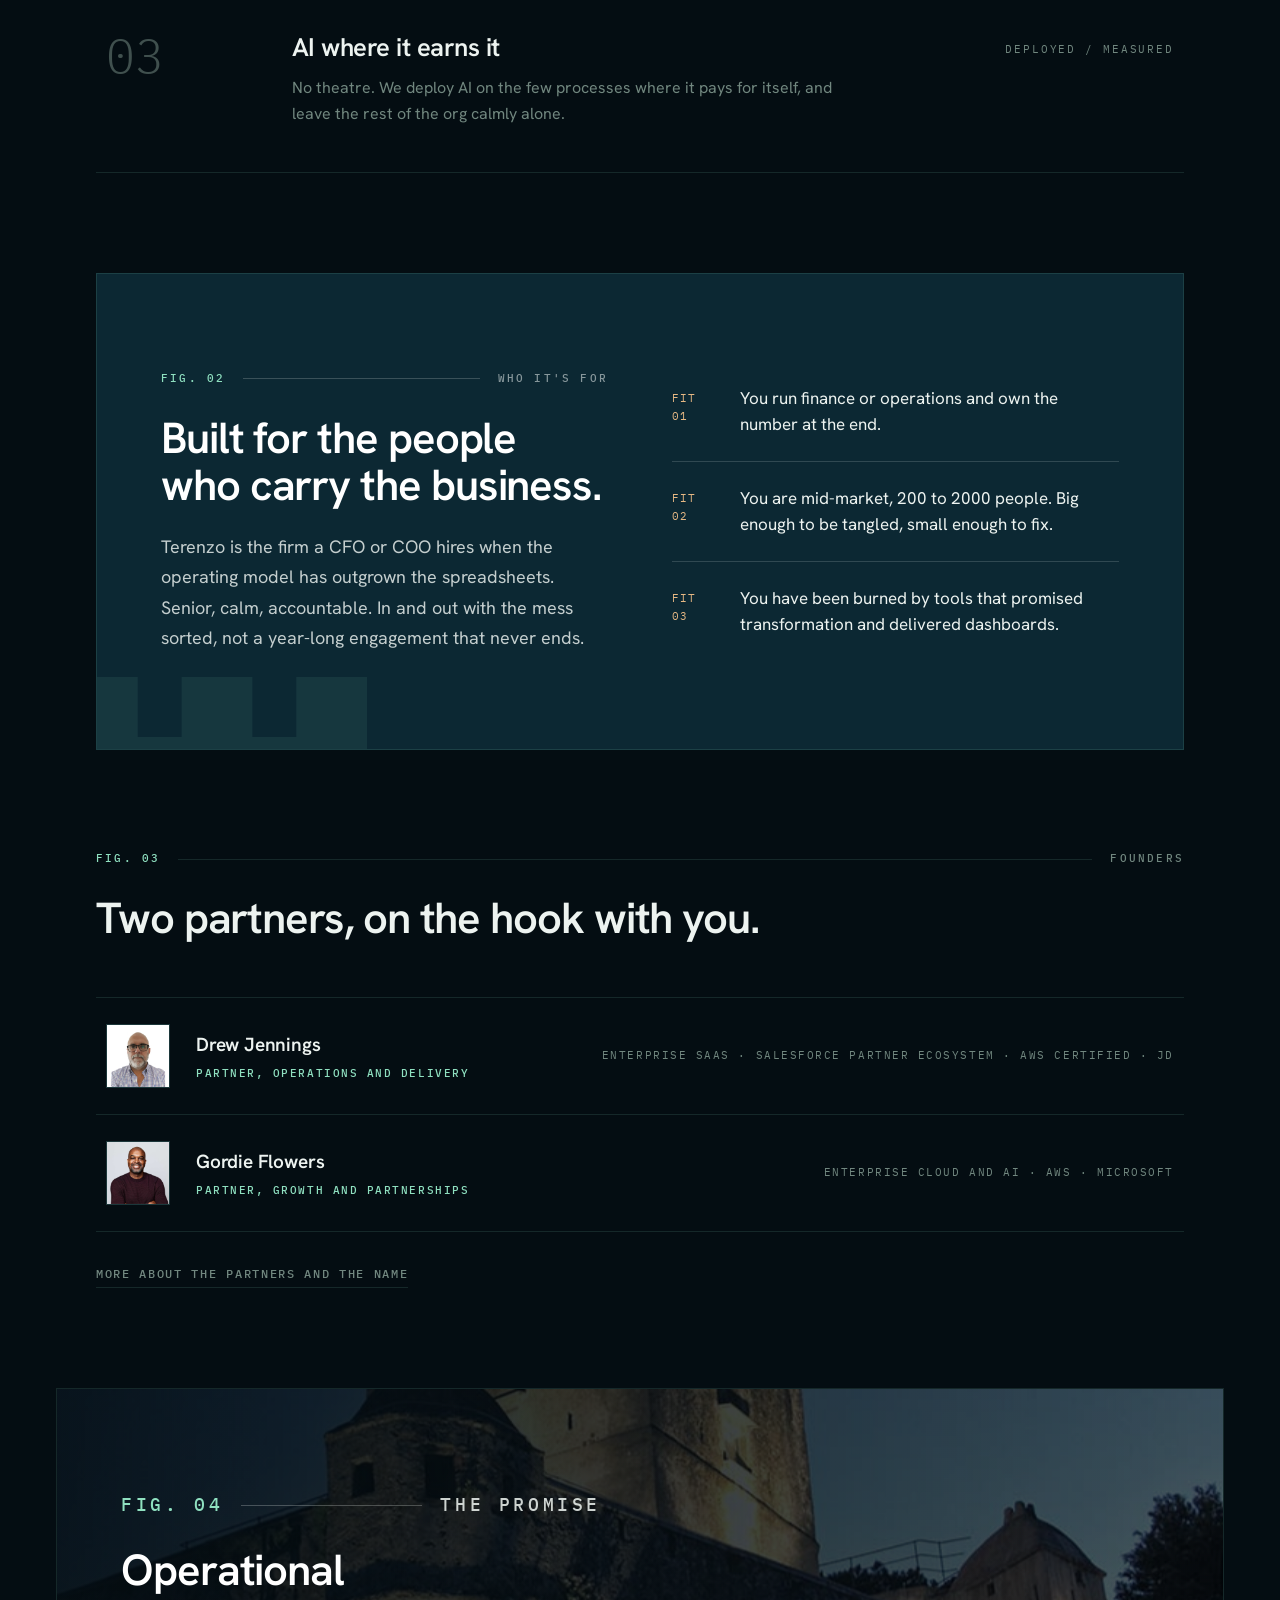
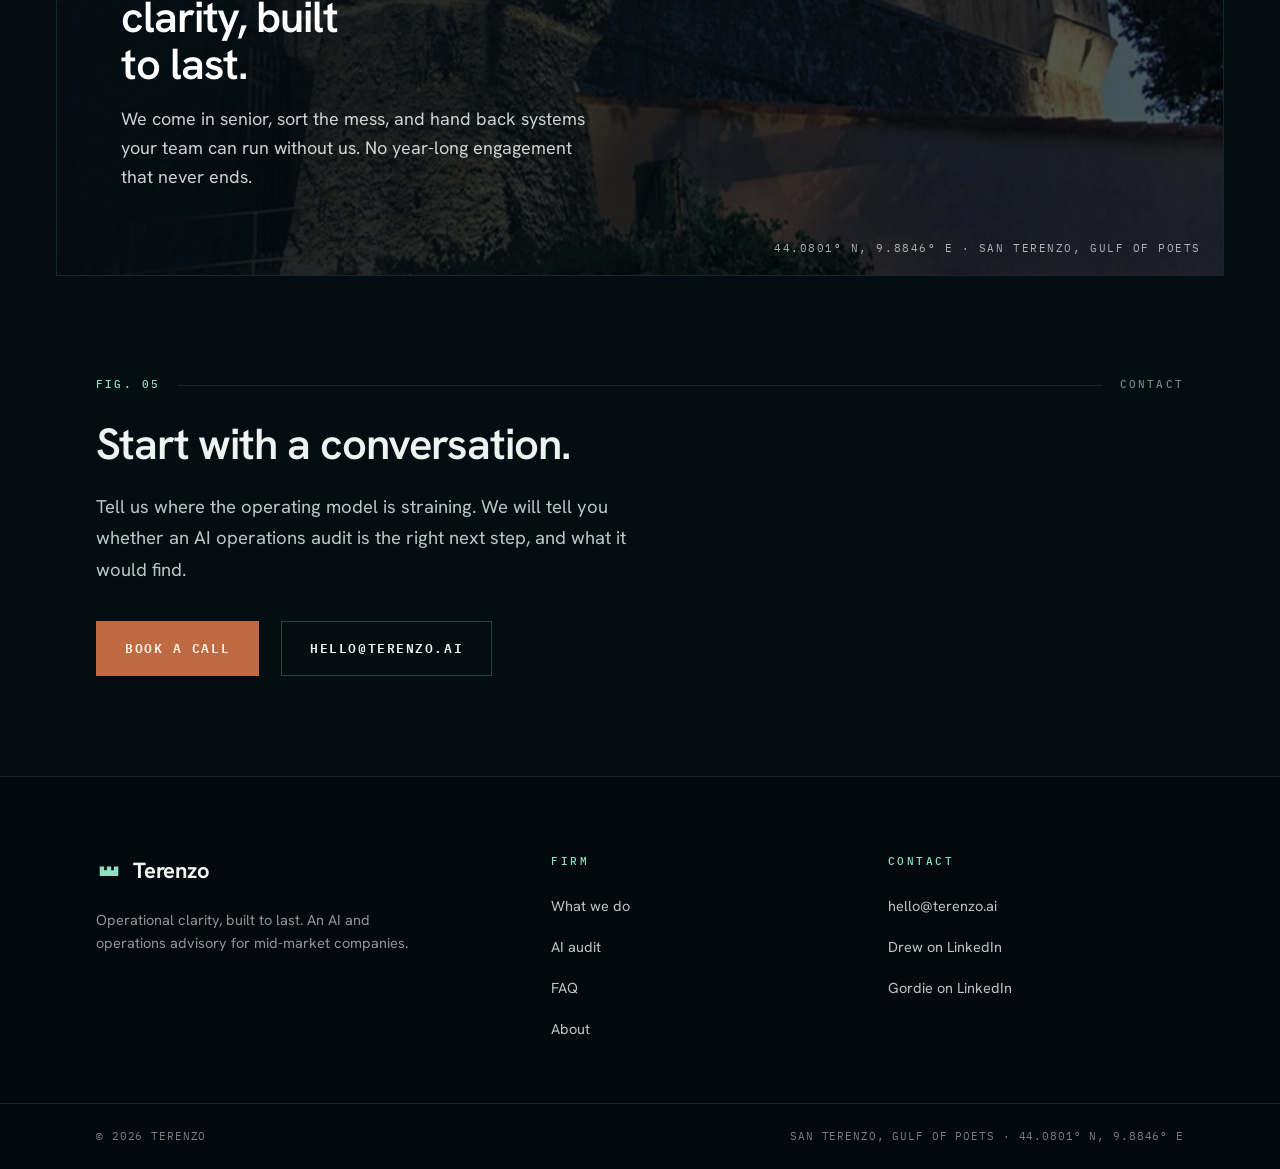
==== commit 9ac2938e: "Beacon: water reflection, Fl(3) 15s San Venerio blink, beam starts at 185deg Co-Authored-By: Claude " ====
--- a/public/index.html
+++ b/public/index.html
@@ -11,7 +11,10 @@
 <meta property="og:title" content="Terenzo | AI and operations consulting for mid-market companies" />
 <meta property="og:description" content="An AI and operations advisory for mid-market companies. We bring order to how your business runs." />
 <meta property="og:url" content="https://terenzo.ai/" />
-<meta property="og:image" content="https://terenzo.ai/assets/castello-san-terenzo-best.jpg" />
+<meta property="og:image" content="https://terenzo.ai/assets/og-card.png" />
+<meta property="og:image:width" content="1200" />
+<meta property="og:image:height" content="630" />
+<meta name="twitter:card" content="summary_large_image" />
 <link rel="preconnect" href="https://fonts.googleapis.com" />
 <link rel="preconnect" href="https://fonts.gstatic.com" crossorigin />
 <link rel="stylesheet" href="https://fonts.googleapis.com/css2?family=Hanken+Grotesk:wght@400;500;600;700&family=IBM+Plex+Mono:wght@400;500;600&display=swap" />
@@ -47,7 +50,7 @@
       <a href="#what">What we do</a>
       <a href="ai-audit.html">AI audit</a>
       <a href="about.html">About</a>
-      <a class="btn btn-primary btn-sm" href="#contact">Book a call</a>
+      <a class="btn btn-primary btn-sm" href="https://calendly.com/drew-terenzo/30min" target="_blank" rel="noopener">Book a call</a>
     </nav>
   </div>
   <span class="nav-progress" aria-hidden="true"></span>
@@ -62,6 +65,7 @@
         <div class="glow"></div>
         <div class="sweep"></div>
         <div class="core"></div>
+        <div class="reflection"></div>
       </div>
     </div>
     <div class="content wrap">
@@ -72,7 +76,7 @@
         improvements, working directly with CFOs and COOs. We streamline the systems,
         hand-offs, and decisions, and put AI to work only where it earns its place.</p>
       <div class="actions reveal d3">
-        <a class="btn btn-primary" href="#contact">Book a call</a>
+        <a class="btn btn-primary" href="https://calendly.com/drew-terenzo/30min" target="_blank" rel="noopener">Book a call</a>
         <a class="link-quiet" href="#what">See how we work</a>
       </div>
       <p class="cred reveal d3">Built by operators from the enterprise SaaS, AWS, Microsoft, and Salesforce world.</p>
@@ -194,7 +198,7 @@
         <p class="lead reveal d2">Tell us where the operating model is straining. We will tell you whether
           an AI operations audit is the right next step, and what it would find.</p>
         <div class="actions reveal d3">
-          <a class="btn btn-primary" href="mailto:hello@terenzo.ai">Book a call</a>
+          <a class="btn btn-primary" href="https://calendly.com/drew-terenzo/30min" target="_blank" rel="noopener">Book a call</a>
           <a class="btn btn-secondary" href="mailto:hello@terenzo.ai">hello@terenzo.ai</a>
         </div>
       </div>
--- a/public/styles.css
+++ b/public/styles.css
@@ -116,9 +116,20 @@
 
   .beacon .glow { animation:breathe 9s ease-in-out infinite; }
   .beacon .sweep { animation:sweep 14s linear infinite; }
+  /* Fl(3) W 15s: the real characteristic of the San Venerio light on Tino island,
+     the lighthouse visible from San Terenzo's shore. Three flashes, 15-second period. */
+  .beacon .core { animation:flash-3-15 15s linear infinite; }
+  .beacon .reflection { animation:ripple 7s linear infinite, flash-3-15 15s linear infinite; }
 }
 @keyframes breathe { 0%,100% { opacity:0.85; } 50% { opacity:1; } }
 @keyframes sweep { from { transform:rotate(0deg); } to { transform:rotate(360deg); } }
+@keyframes flash-3-15 {
+  0%,100% { opacity:0.7; }
+  2%,5% { opacity:1; } 8% { opacity:0.7; }
+  12.5%,15.5% { opacity:1; } 18.5% { opacity:0.7; }
+  23%,26% { opacity:1; } 29% { opacity:0.7; }
+}
+@keyframes ripple { from { background-position:0 0, 0 0; } to { background-position:0 42px, 0 0; } }
 
 /* ---------- Sections ---------- */
 section { padding-top:100px; padding-bottom:100px; }
@@ -140,13 +151,24 @@
 /* One beam, crisp direction, fading with distance from the lamp. */
 .beacon .sweep { position:absolute; width:1400px; height:1400px; left:-700px; top:-700px;
   border-radius:50%; filter:blur(3px);
-  background:conic-gradient(from 20deg,
+  /* Start the beam at the 7:30 position so it is visible immediately on mobile,
+     where the lamp sits at the right edge and only the down-left arc is on screen. */
+  background:conic-gradient(from 185deg,
     transparent 0deg, var(--beam) 11deg, transparent 26deg, transparent 360deg);
   -webkit-mask-image:radial-gradient(circle, rgba(0,0,0,1) 0%, rgba(0,0,0,0.9) 30%, transparent 72%);
   mask-image:radial-gradient(circle, rgba(0,0,0,1) 0%, rgba(0,0,0,0.9) 30%, transparent 72%); }
 .beacon .core { position:absolute; width:10px; height:10px; left:-5px; top:-5px;
   border-radius:50%; background:var(--core-fill);
   box-shadow:0 0 10px 3px var(--core-halo), 0 0 70px 26px var(--core-halo-wide); }
+/* Water: the lamp's reflection on the harbor, a faint column of light below the
+   horizon that drifts like ripples and flashes in step with the lamp. */
+.beacon .reflection { position:absolute; left:-60px; top:3px; width:120px; height:44vh;
+  background:
+    repeating-linear-gradient(180deg, rgba(143,224,192,0.07) 0 1px, transparent 1px 6px),
+    linear-gradient(180deg, var(--beacon-b) 0%, transparent 70%);
+  filter:blur(1px); opacity:0.7;
+  -webkit-mask-image:radial-gradient(ellipse 50% 90% at 50% 0%, rgba(0,0,0,0.9), transparent 75%);
+  mask-image:radial-gradient(ellipse 50% 90% at 50% 0%, rgba(0,0,0,0.9), transparent 75%); }
 .beacon .horizon { position:absolute; left:0; right:0; top:50%; height:1px;
   background:linear-gradient(90deg, transparent 0%, var(--border-subtle) 55%, var(--horizon) 82%, transparent 100%); }
 
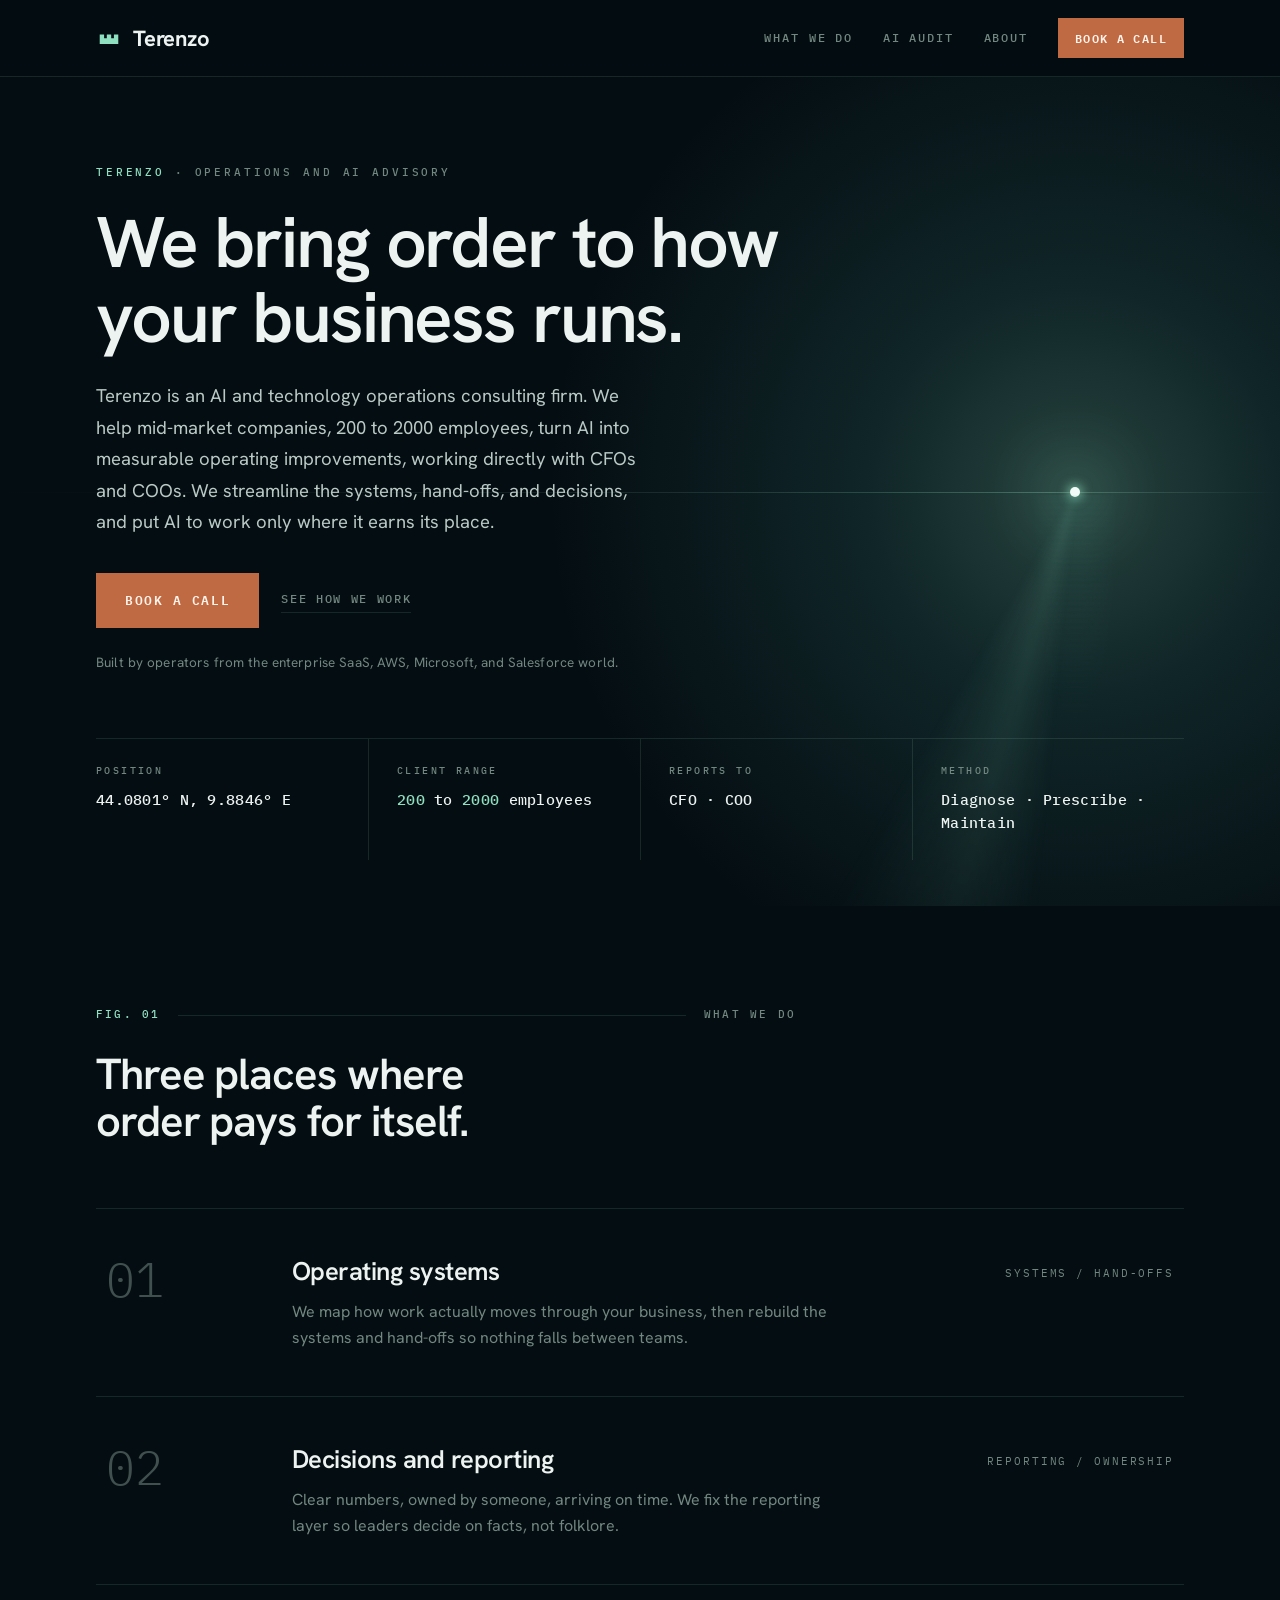
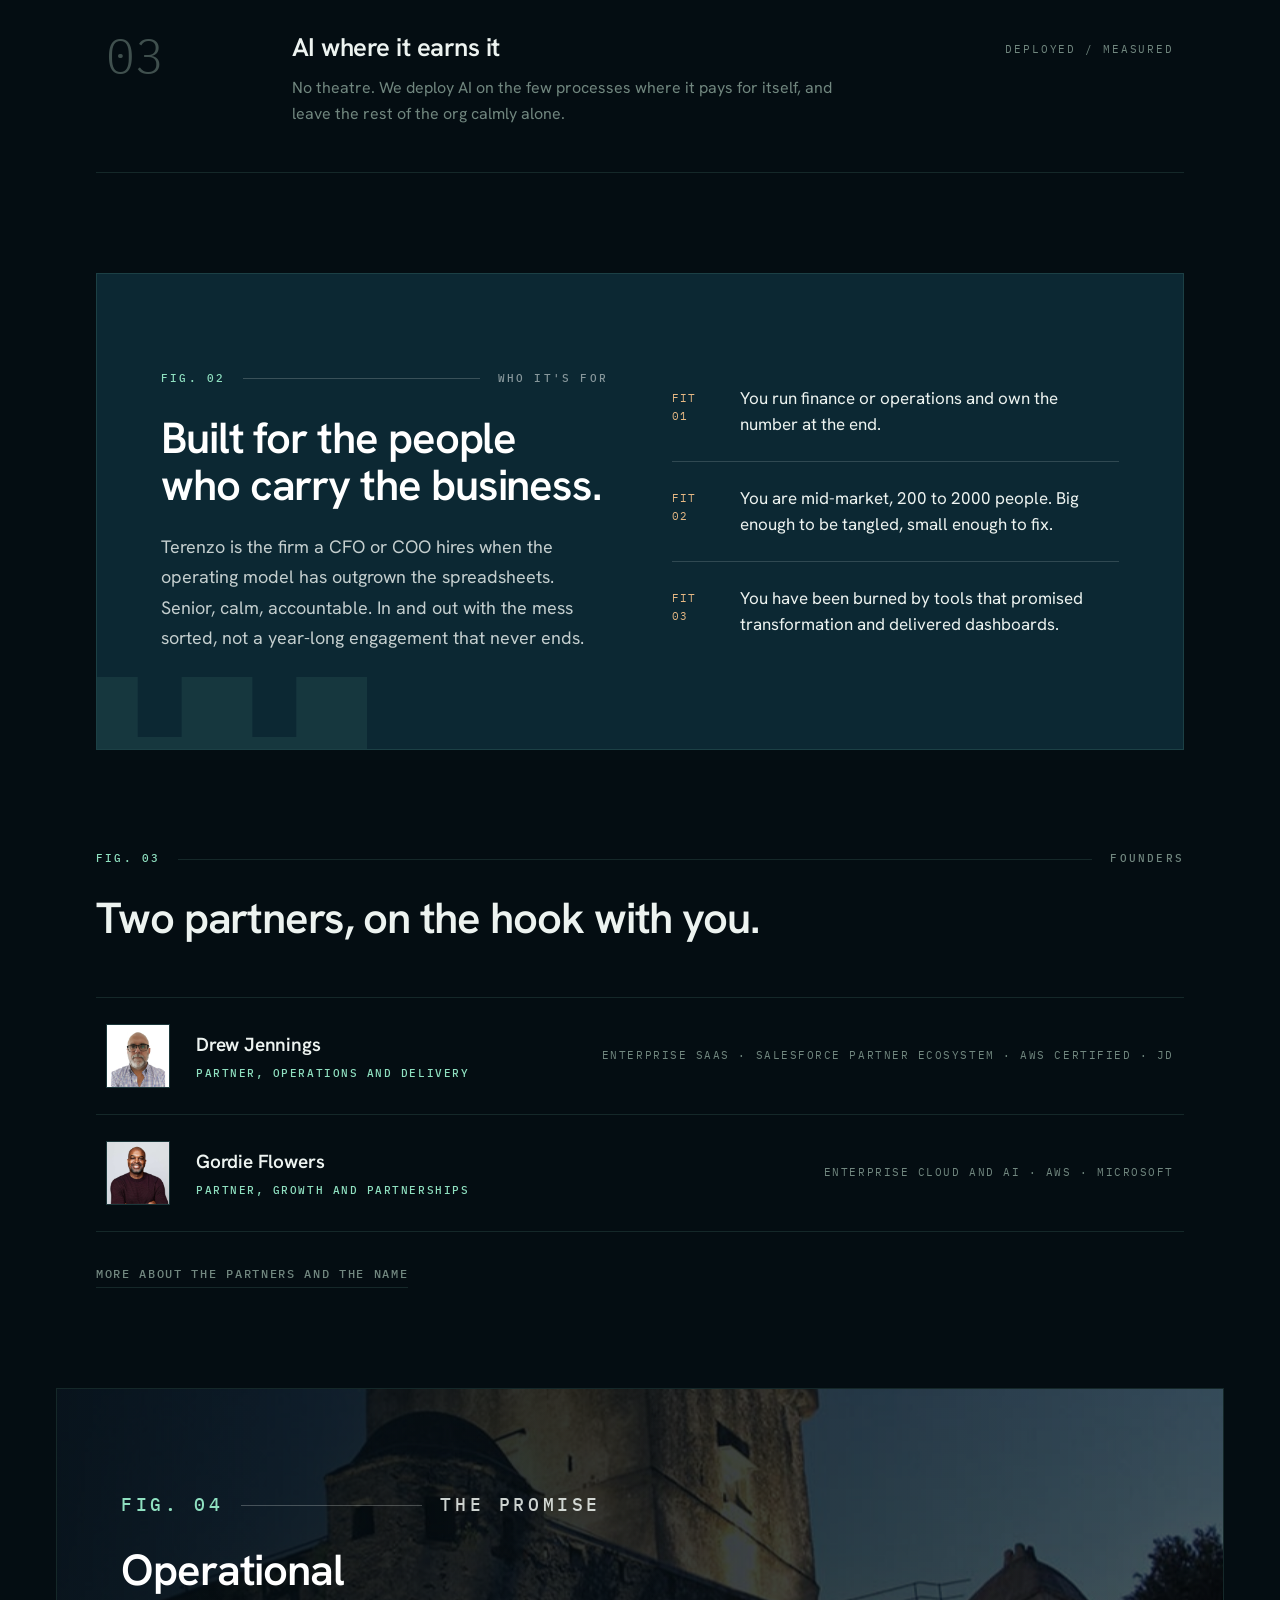
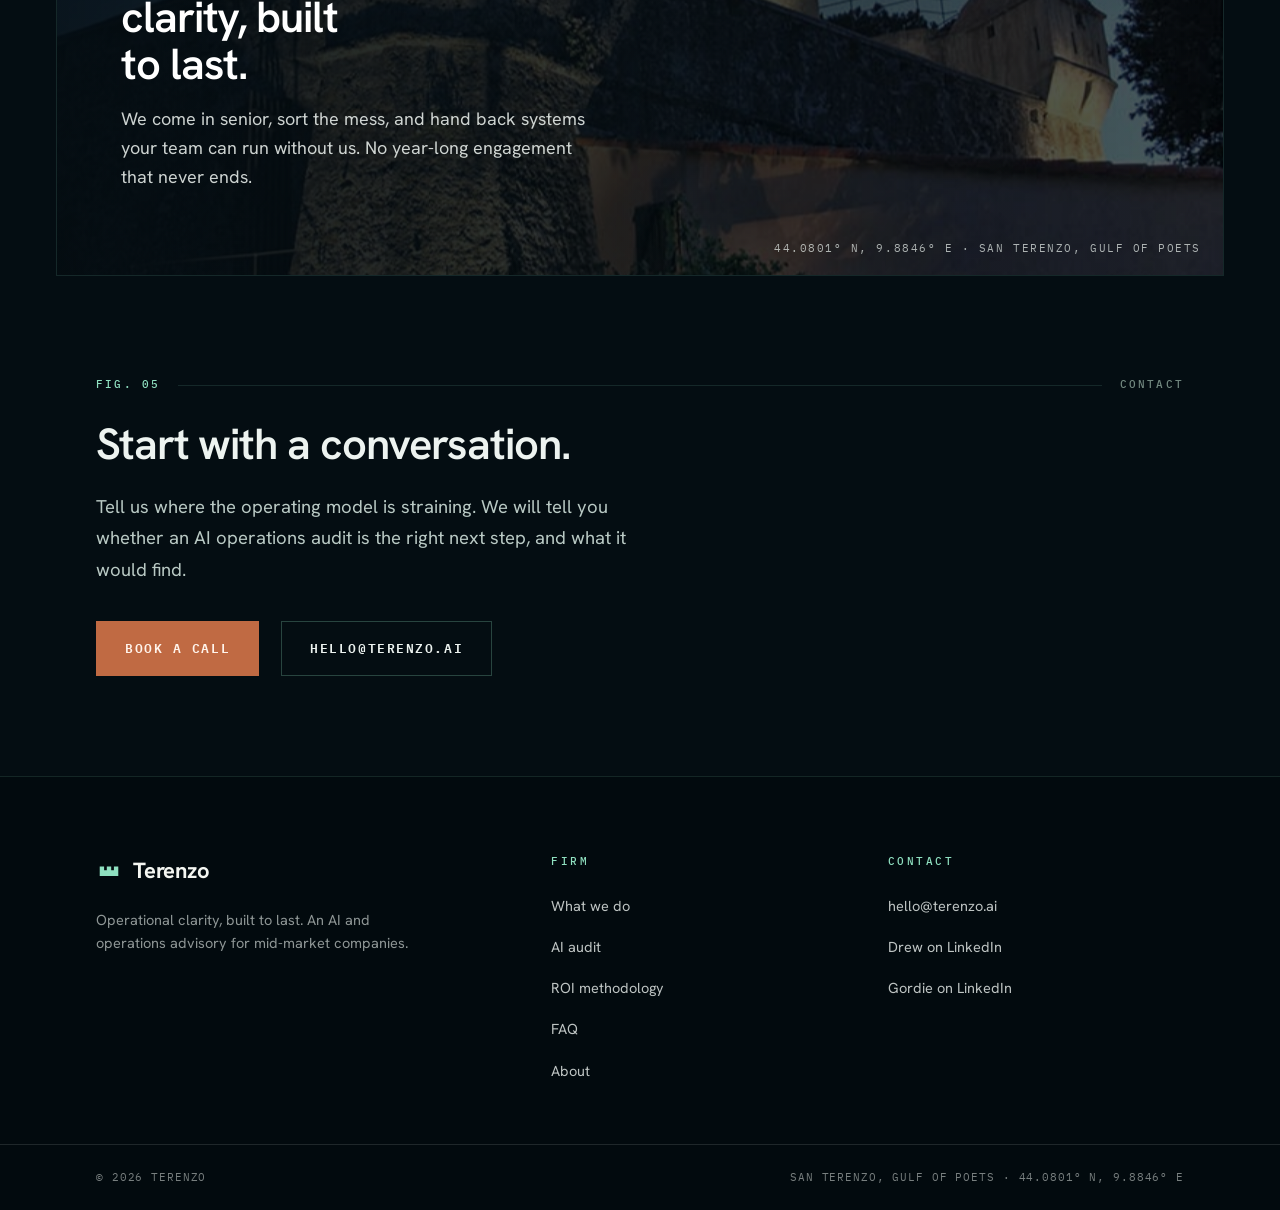
==== commit c8da2b59: "Add ROI methodology page and sample audit deliverable Cross-linked from footers, FAQ, llms.txt, and " ====
--- a/public/index.html
+++ b/public/index.html
@@ -50,7 +50,7 @@
       <a href="#what">What we do</a>
       <a href="ai-audit.html">AI audit</a>
       <a href="about.html">About</a>
-      <a class="btn btn-primary btn-sm" href="https://calendly.com/drew-terenzo/30min" target="_blank" rel="noopener">Book a call</a>
+      <a class="btn btn-primary btn-sm" href="https://calendly.com/terenzo/30min" target="_blank" rel="noopener">Book a call</a>
     </nav>
   </div>
   <span class="nav-progress" aria-hidden="true"></span>
@@ -76,7 +76,7 @@
         improvements, working directly with CFOs and COOs. We streamline the systems,
         hand-offs, and decisions, and put AI to work only where it earns its place.</p>
       <div class="actions reveal d3">
-        <a class="btn btn-primary" href="https://calendly.com/drew-terenzo/30min" target="_blank" rel="noopener">Book a call</a>
+        <a class="btn btn-primary" href="https://calendly.com/terenzo/30min" target="_blank" rel="noopener">Book a call</a>
         <a class="link-quiet" href="#what">See how we work</a>
       </div>
       <p class="cred reveal d3">Built by operators from the enterprise SaaS, AWS, Microsoft, and Salesforce world.</p>
@@ -198,7 +198,7 @@
         <p class="lead reveal d2">Tell us where the operating model is straining. We will tell you whether
           an AI operations audit is the right next step, and what it would find.</p>
         <div class="actions reveal d3">
-          <a class="btn btn-primary" href="https://calendly.com/drew-terenzo/30min" target="_blank" rel="noopener">Book a call</a>
+          <a class="btn btn-primary" href="https://calendly.com/terenzo/30min" target="_blank" rel="noopener">Book a call</a>
           <a class="btn btn-secondary" href="mailto:hello@terenzo.ai">hello@terenzo.ai</a>
         </div>
       </div>
@@ -221,6 +221,7 @@
       <ul>
         <li><a href="#what">What we do</a></li>
         <li><a href="ai-audit.html">AI audit</a></li>
+        <li><a href="roi-methodology.html">ROI methodology</a></li>
         <li><a href="faq.html">FAQ</a></li>
         <li><a href="about.html">About</a></li>
       </ul>
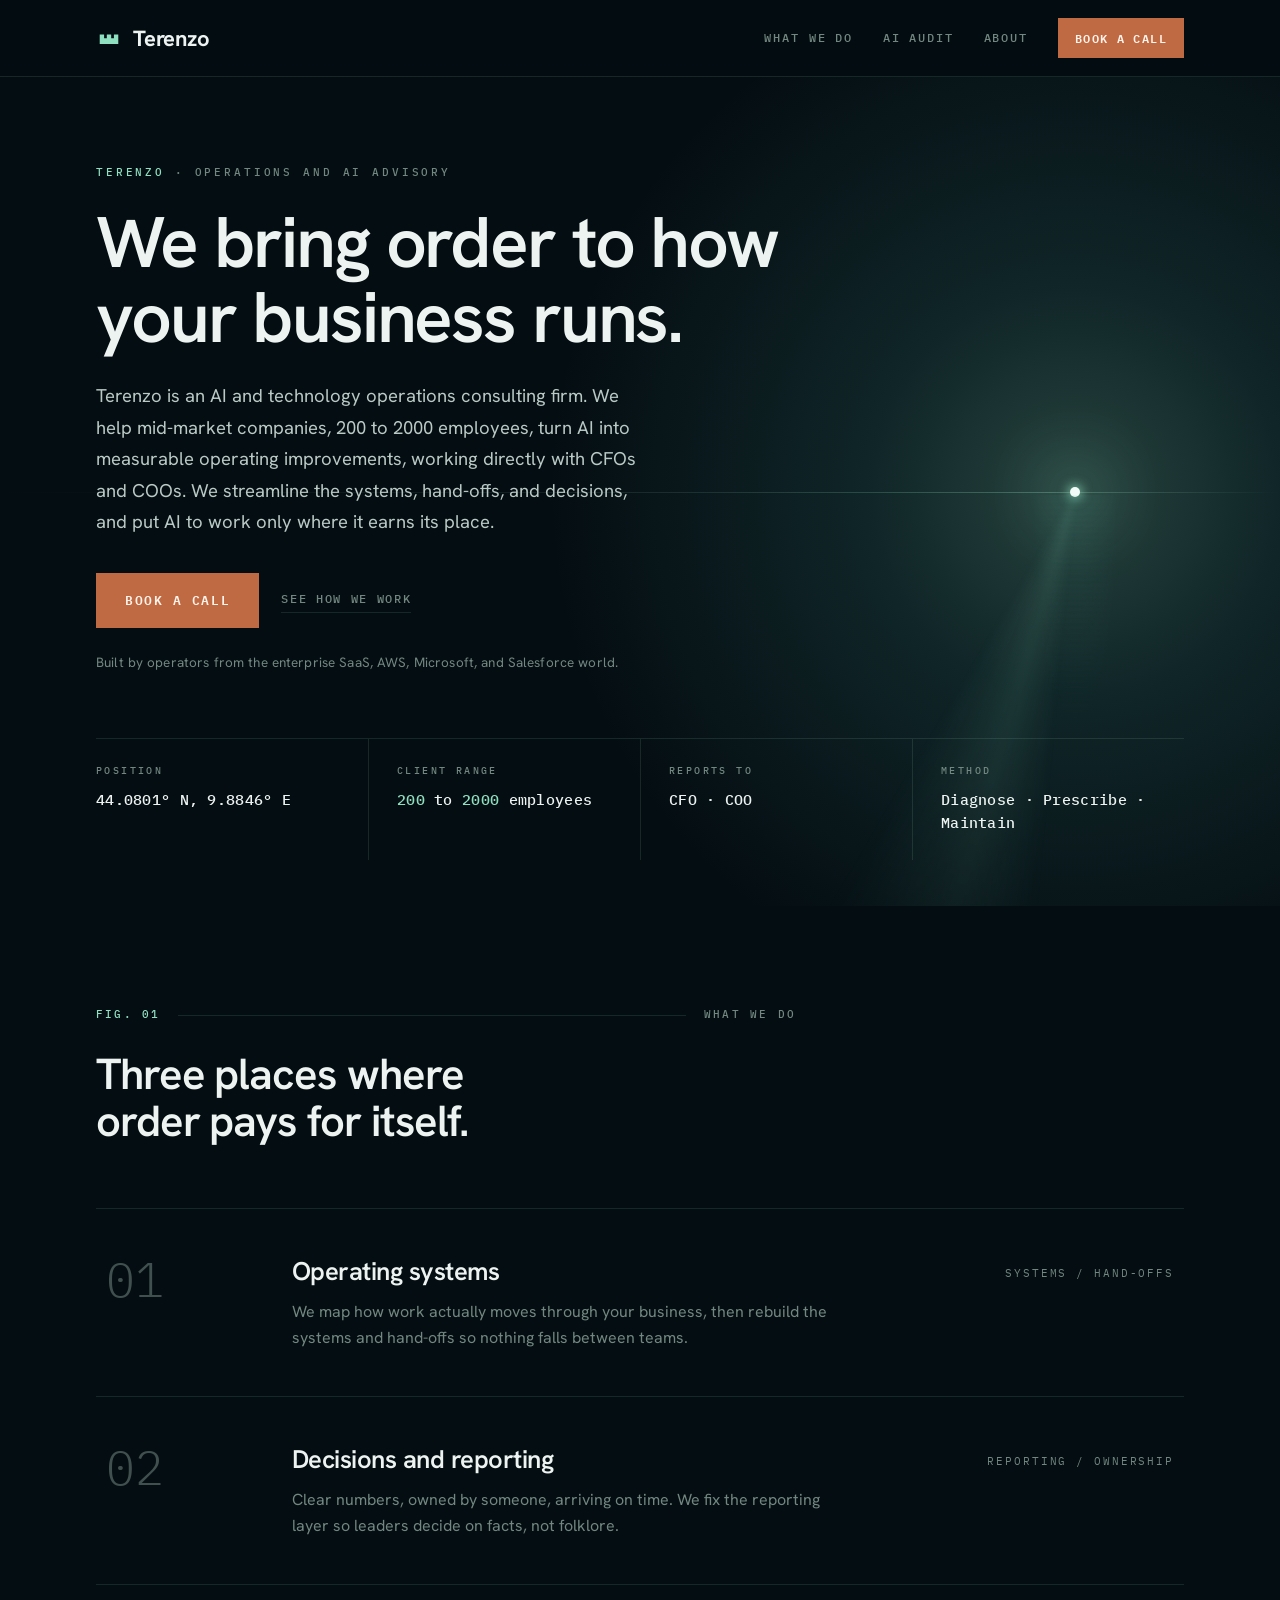
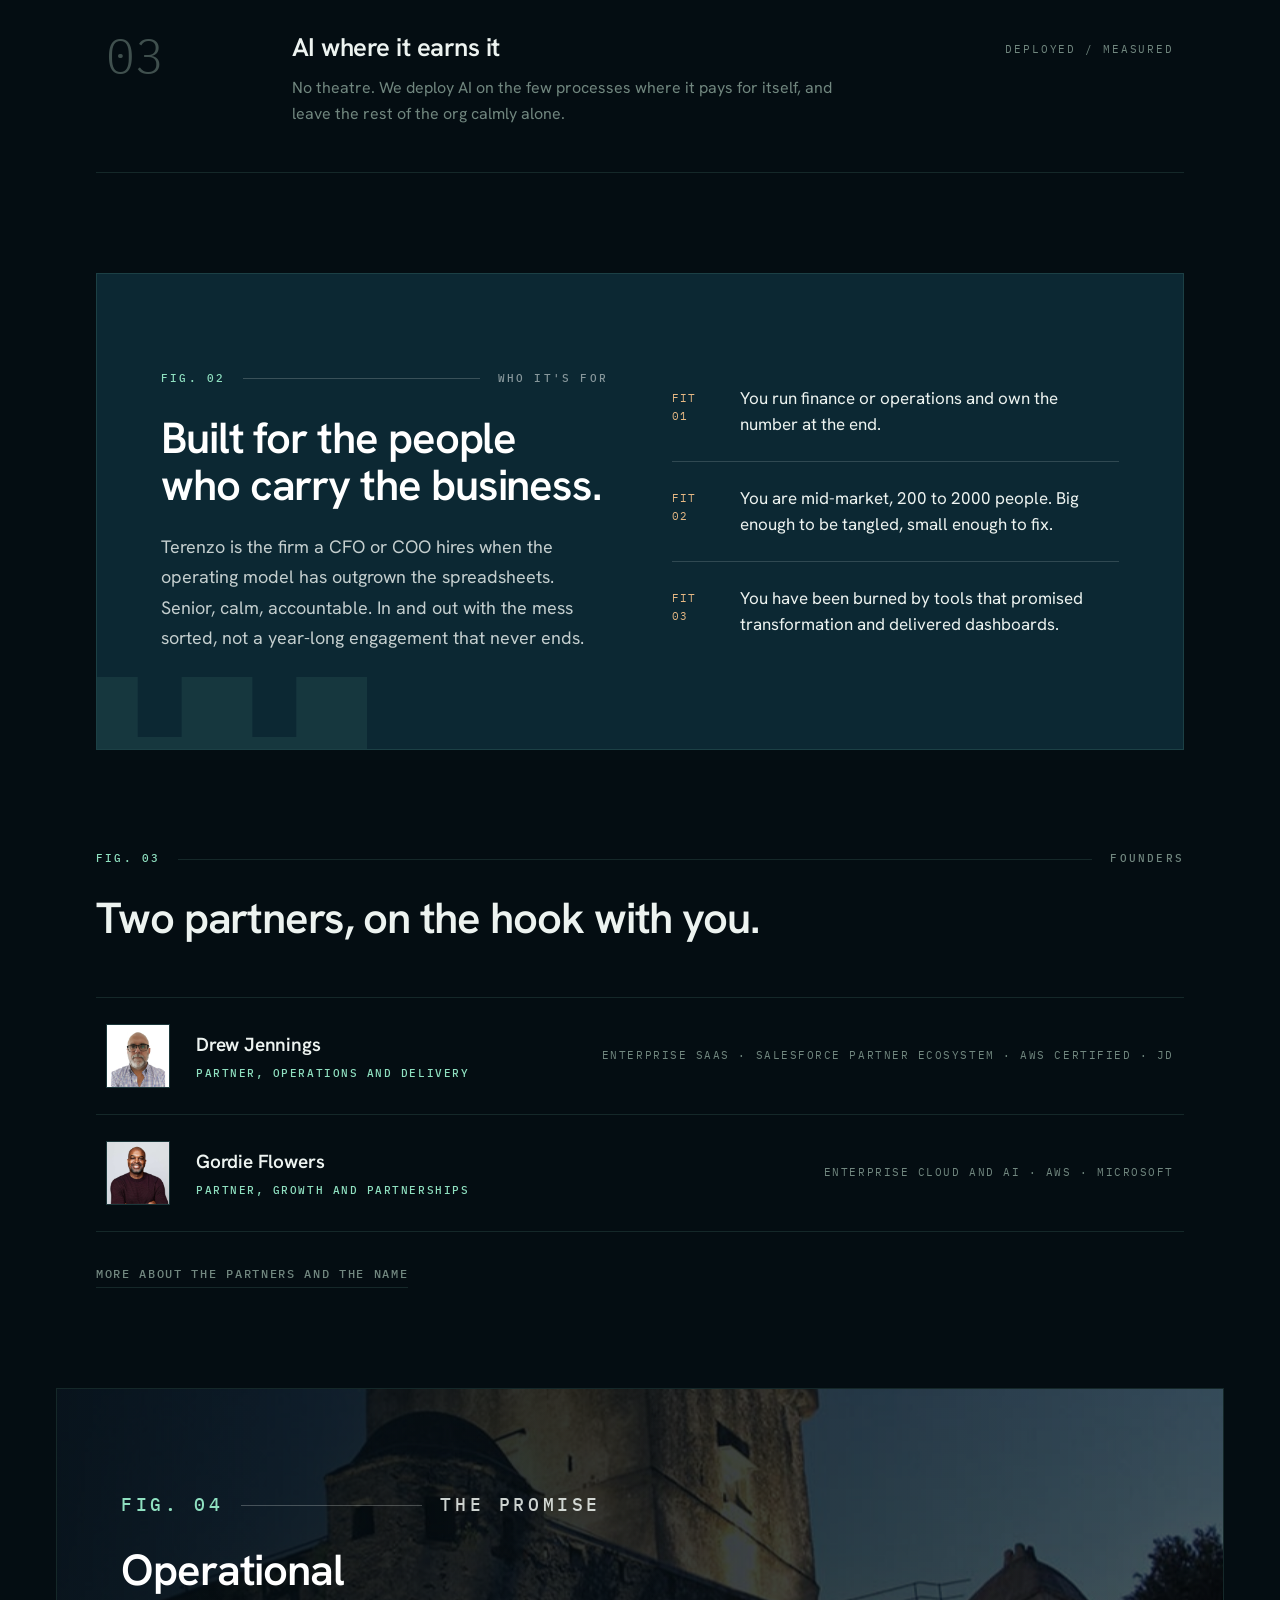
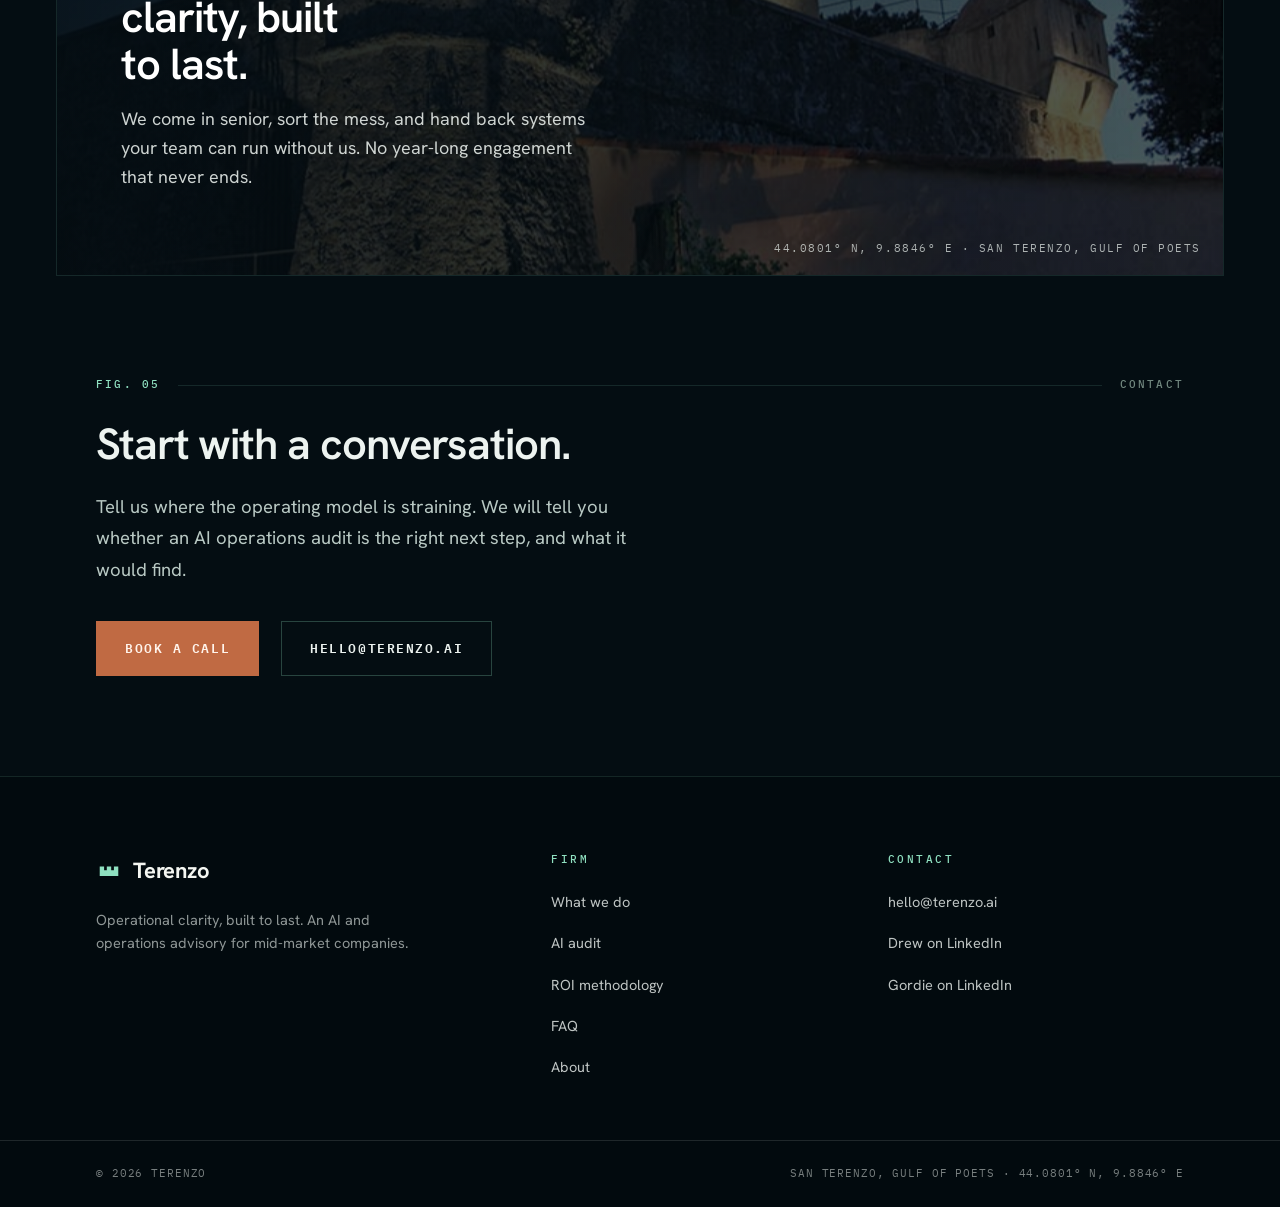
==== commit 6df8b70b: "Site-wide audit fixes: schema entity, llms.txt, a11y, favicon One shared @id merges the org entity a" ====
--- a/public/index.html
+++ b/public/index.html
@@ -4,7 +4,7 @@
 <meta charset="UTF-8" />
 <meta name="viewport" content="width=device-width, initial-scale=1" />
 <title>Terenzo | AI and operations consulting for mid-market companies</title>
-<meta name="description" content="Terenzo is an AI and technology operations consulting firm that helps mid-market companies (200 to 2000 employees) turn AI tools into measurable operating improvements, working directly with CFOs and COOs." />
+<meta name="description" content="Terenzo is an AI and technology operations consulting firm for mid-market companies, 200 to 2000 employees, working directly with CFOs and COOs." />
 <link rel="canonical" href="https://terenzo.ai/" />
 <link rel="icon" type="image/svg+xml" href="assets/terenzo-mark.svg" />
 <meta property="og:type" content="website" />
@@ -23,6 +23,7 @@
 {
   "@context": "https://schema.org",
   "@type": "ProfessionalService",
+  "@id": "https://terenzo.ai/#org",
   "name": "Terenzo",
   "url": "https://terenzo.ai",
   "description": "Terenzo is an AI and technology operations consulting firm that helps mid-market companies (200 to 2000 employees) turn AI tools into measurable operating improvements, working directly with CFOs and COOs.",
@@ -48,8 +49,8 @@
     </a>
     <nav>
       <a href="#what">What we do</a>
-      <a href="ai-audit.html">AI audit</a>
-      <a href="about.html">About</a>
+      <a href="/ai-audit">AI audit</a>
+      <a href="/about">About</a>
       <a class="btn btn-primary btn-sm" href="https://calendly.com/terenzo/30min" target="_blank" rel="noopener">Book a call</a>
     </nav>
   </div>
@@ -172,7 +173,7 @@
           <p class="coord creds">Enterprise cloud and AI &middot; AWS &middot; Microsoft</p>
         </li>
       </ul>
-      <a class="link-quiet founders-more reveal d2" href="about.html">More about the partners and the name</a>
+      <a class="link-quiet founders-more reveal d2" href="/about">More about the partners and the name</a>
     </div>
   </section>
 
@@ -217,17 +218,17 @@
         mid-market companies.</p>
     </div>
     <div>
-      <h4>Firm</h4>
+      <h3>Firm</h3>
       <ul>
         <li><a href="#what">What we do</a></li>
-        <li><a href="ai-audit.html">AI audit</a></li>
-        <li><a href="roi-methodology.html">ROI methodology</a></li>
-        <li><a href="faq.html">FAQ</a></li>
-        <li><a href="about.html">About</a></li>
+        <li><a href="/ai-audit">AI audit</a></li>
+        <li><a href="/roi-methodology">ROI methodology</a></li>
+        <li><a href="/faq">FAQ</a></li>
+        <li><a href="/about">About</a></li>
       </ul>
     </div>
     <div>
-      <h4>Contact</h4>
+      <h3>Contact</h3>
       <ul>
         <li><a href="mailto:hello@terenzo.ai">hello@terenzo.ai</a></li>
         <li><a href="https://www.linkedin.com/in/drewje/" target="_blank" rel="noopener">Drew on LinkedIn</a></li>
--- a/public/styles.css
+++ b/public/styles.css
@@ -41,7 +41,6 @@
 
 /* ---------- Base ---------- */
 * { box-sizing:border-box; }
-html { scroll-behavior:smooth; }
 body {
   margin:0; background:var(--surface-page); color:var(--text-body);
   font-family:var(--font-sans); font-size:17px; line-height:1.6;
@@ -106,6 +105,7 @@
    JS stamps .js on <html>. Without JS everything is fully visible; with JS and motion
    allowed, .reveal elements hide until the observer stamps .in. */
 @media (prefers-reduced-motion: no-preference) {
+  html { scroll-behavior:smooth; }
   .js .reveal { opacity:0; transform:translateY(18px);
     transition:opacity 800ms cubic-bezier(0.22,1,0.36,1),transform 800ms cubic-bezier(0.22,1,0.36,1); }
   .js .reveal.in { opacity:1; transform:none; }
@@ -325,7 +325,7 @@
 .faq .qa::before { counter-increment:qa; content:"Q." counter(qa,decimal-leading-zero);
   font-family:var(--font-mono); font-size:12px; color:var(--ann-accent);
   letter-spacing:0.08em; padding-top:6px; }
-.faq .qa h3 { margin-bottom:8px; font-size:1.2rem; }
+.faq .qa h2 { margin-bottom:8px; font-size:1.2rem; line-height:1.25; letter-spacing:-0.015em; }
 .faq .qa p { color:var(--text-muted); font-size:16.5px; }
 .faq .qa p a { color:var(--link); font-weight:600; }
 .faq .qa > div { min-width:0; }
@@ -345,7 +345,7 @@
 .foot { background:#020A0E; color:var(--text-on-dark); border-top:1px solid var(--border-subtle); }
 .foot .top { display:grid; grid-template-columns:1.4fr 1fr 1fr; gap:40px; padding-top:76px; padding-bottom:60px; }
 .foot .blurb { margin-top:20px; max-width:20rem; font-size:14.5px; line-height:1.6; color:rgba(237,243,240,0.6); }
-.foot h4 { font-family:var(--font-mono); font-weight:500; font-size:10.5px; letter-spacing:0.24em;
+.foot h3 { font-family:var(--font-mono); font-weight:500; font-size:10.5px; letter-spacing:0.24em;
   text-transform:uppercase; color:var(--glass-300); margin:0 0 22px; }
 .foot ul { list-style:none; margin:0; padding:0; display:flex; flex-direction:column; gap:14px; }
 .foot ul a, .foot ul span { font-size:14.5px; color:rgba(237,243,240,0.8); text-decoration:none; }
@@ -392,6 +392,7 @@
   .hero .readout > div { border-left:none; padding-left:0; }
 }
 
-/* Legacy eyebrow (kept for any straggler) */
-.eyebrow { font-weight:600; font-size:12px; letter-spacing:0.22em; text-transform:uppercase; color:var(--brand-secondary); }
-.eyebrow + h1, .eyebrow + h2, .eyebrow + h3 { margin-top:16px; }
+/* Print: reveal-hidden content must be visible on paper */
+@media print {
+  .js .reveal { opacity:1; transform:none; }
+}
